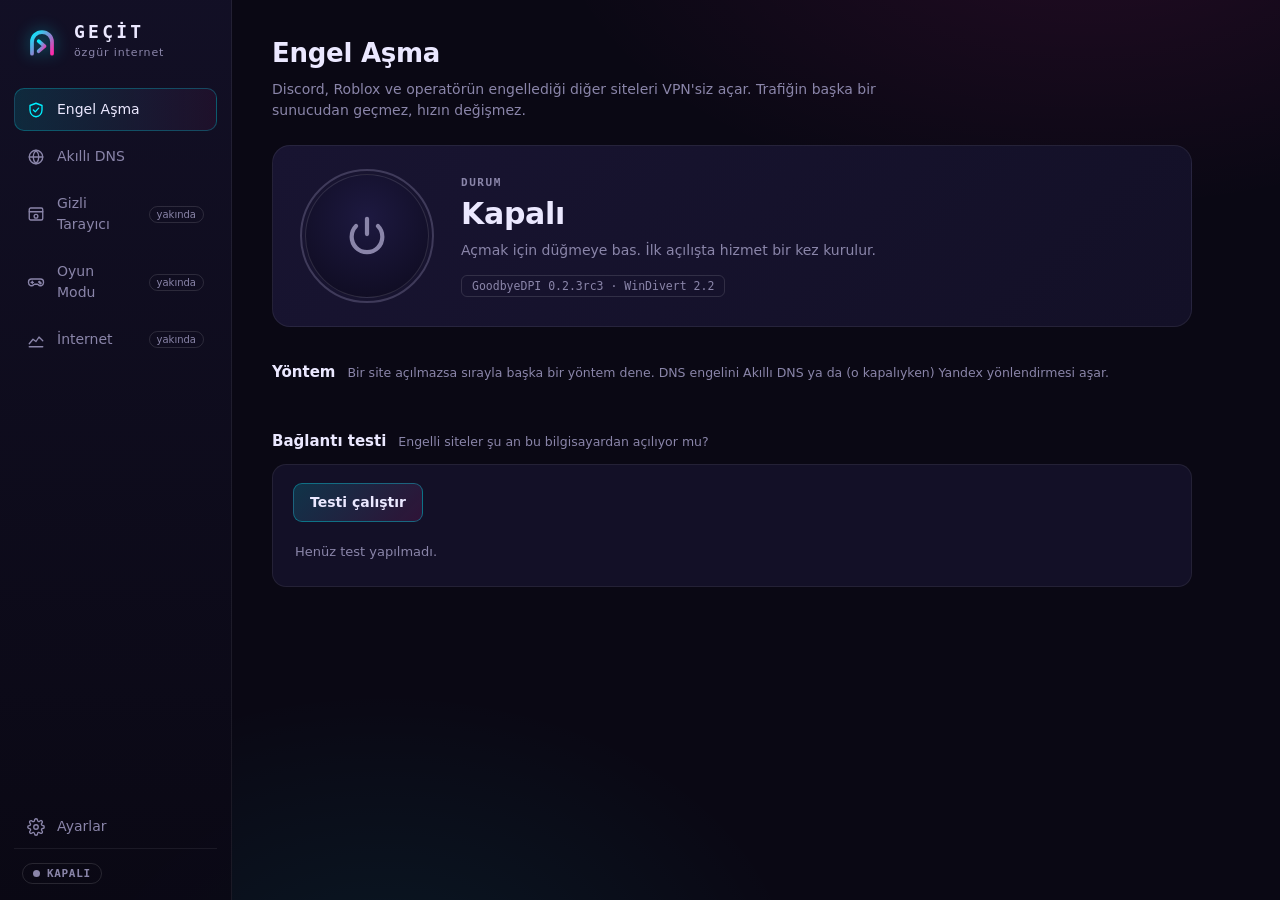
==== src/Gecit/wwwroot/index.html @ b4b8f2af "Geçit v0.2: engel aşma (GoodbyeDPI) ve Akıllı DNS - WinForms + WebView2 kabuğu, sistem tepsisi, açıl" ====
<!doctype html>
<html lang="tr">
<head>
  <meta charset="utf-8">
  <meta name="viewport" content="width=device-width, initial-scale=1">
  <title>Geçit</title>
  <link rel="stylesheet" href="app.css">
</head>
<body>
  <aside class="sidebar">
    <div class="brand">
      <svg class="brand-mark" viewBox="0 0 48 48" aria-hidden="true">
        <defs>
          <linearGradient id="g" x1="0" y1="0" x2="1" y2="1">
            <stop offset="0" stop-color="var(--cyan)"/><stop offset="1" stop-color="var(--magenta)"/>
          </linearGradient>
        </defs>
        <path d="M12 38V24a12 12 0 0 1 24 0v14" fill="none" stroke="url(#g)" stroke-width="4.5" stroke-linecap="round"/>
        <path d="M20 23l7 6-7 6" fill="none" stroke="url(#g)" stroke-width="4.5" stroke-linecap="round" stroke-linejoin="round"/>
      </svg>
      <div>
        <div class="brand-name">GEÇİT</div>
        <div class="brand-sub">özgür internet</div>
      </div>
    </div>

    <nav class="nav">
      <button class="nav-item active" data-page="dpi">
        <svg viewBox="0 0 24 24"><path d="M12 3l8 3v6c0 4.5-3.4 8.3-8 9-4.6-.7-8-4.5-8-9V6z"/><path d="M8.5 12l2.5 2.5 4.5-5"/></svg>
        Engel Aşma
      </button>
      <button class="nav-item" data-page="dns">
        <svg viewBox="0 0 24 24"><circle cx="12" cy="12" r="9"/><path d="M3 12h18M12 3c2.5 2.7 3.8 5.7 3.8 9s-1.3 6.3-3.8 9c-2.5-2.7-3.8-5.7-3.8-9S9.5 5.7 12 3z"/></svg>
        Akıllı DNS
      </button>
      <button class="nav-item" data-page="browser">
        <svg viewBox="0 0 24 24"><rect x="3" y="4" width="18" height="16" rx="2"/><path d="M3 9h18"/><circle cx="12" cy="15" r="2.5"/></svg>
        Gizli Tarayıcı <span class="soon">yakında</span>
      </button>
      <button class="nav-item" data-page="game">
        <svg viewBox="0 0 24 24"><path d="M6 8h12a4 4 0 0 1 4 4v1a4 4 0 0 1-7 2.6L14 15h-4l-1 .6A4 4 0 0 1 2 13v-1a4 4 0 0 1 4-4z"/><path d="M7 11v3M5.5 12.5h3"/><circle cx="16.5" cy="12" r=".8"/><circle cx="18" cy="13.6" r=".8"/></svg>
        Oyun Modu <span class="soon">yakında</span>
      </button>
      <button class="nav-item" data-page="net">
        <svg viewBox="0 0 24 24"><path d="M3 17l5-6 4 3 4-6 5 5"/><path d="M3 21h18"/></svg>
        İnternet <span class="soon">yakında</span>
      </button>
      <div class="nav-spacer"></div>
      <button class="nav-item" data-page="settings">
        <svg viewBox="0 0 24 24"><circle cx="12" cy="12" r="3"/><path d="M19.4 15a1.7 1.7 0 0 0 .3 1.8l.1.1a2 2 0 1 1-2.8 2.8l-.1-.1a1.7 1.7 0 0 0-1.8-.3 1.7 1.7 0 0 0-1 1.5V21a2 2 0 1 1-4 0v-.1a1.7 1.7 0 0 0-1.1-1.5 1.7 1.7 0 0 0-1.8.3l-.1.1a2 2 0 1 1-2.8-2.8l.1-.1a1.7 1.7 0 0 0 .3-1.8 1.7 1.7 0 0 0-1.5-1H3a2 2 0 1 1 0-4h.1a1.7 1.7 0 0 0 1.5-1.1 1.7 1.7 0 0 0-.3-1.8l-.1-.1a2 2 0 1 1 2.8-2.8l.1.1a1.7 1.7 0 0 0 1.8.3H9a1.7 1.7 0 0 0 1-1.5V3a2 2 0 1 1 4 0v.1a1.7 1.7 0 0 0 1 1.5 1.7 1.7 0 0 0 1.8-.3l.1-.1a2 2 0 1 1 2.8 2.8l-.1.1a1.7 1.7 0 0 0-.3 1.8V9a1.7 1.7 0 0 0 1.5 1H21a2 2 0 1 1 0 4h-.1a1.7 1.7 0 0 0-1.5 1z"/></svg>
        Ayarlar
      </button>
    </nav>

    <div class="sidebar-foot">
      <span class="pill" id="side-pill"><span class="dot"></span><span id="side-pill-text">kapalı</span></span>
      <span class="version" id="version"></span>
    </div>
  </aside>

  <main class="main">
    <!-- Engel Aşma -->
    <section class="page active" id="page-dpi">
      <header class="page-head">
        <h1>Engel Aşma</h1>
        <p>Discord, Roblox ve operatörün engellediği diğer siteleri VPN'siz açar. Trafiğin başka bir sunucudan geçmez, hızın değişmez.</p>
      </header>

      <div class="banner warn" id="conflict-banner" hidden></div>

      <div class="hero" id="hero" data-state="notinstalled">
        <button class="power" id="power" aria-label="Engel aşmayı aç/kapat">
          <span class="power-ring"></span>
          <svg viewBox="0 0 24 24"><path d="M12 3v8"/><path d="M6.3 6.8a8 8 0 1 0 11.4 0"/></svg>
        </button>
        <div class="hero-text">
          <div class="hero-label">Durum</div>
          <div class="hero-status" id="hero-status">Kapalı</div>
          <div class="hero-detail" id="hero-detail">Açmak için düğmeye bas. İlk açılışta hizmet bir kez kurulur.</div>
          <div class="hero-meta">
            <span class="tag" id="hero-preset"></span>
            <span class="tag" id="hero-dns"></span>
            <span class="tag ghost">GoodbyeDPI 0.2.3rc3 · WinDivert 2.2</span>
          </div>
        </div>
      </div>

      <h2 class="section-title">Yöntem <span>Bir site açılmazsa sırayla başka bir yöntem dene. DNS engelini Akıllı DNS ya da (o kapalıyken) Yandex yönlendirmesi aşar.</span></h2>
      <div class="presets" id="presets"></div>

      <h2 class="section-title">Bağlantı testi <span>Engelli siteler şu an bu bilgisayardan açılıyor mu?</span></h2>
      <div class="card">
        <div class="probe-head">
          <button class="btn" id="probe-run">Testi çalıştır</button>
          <span class="muted" id="probe-time"></span>
        </div>
        <div class="probe-list" id="probe-list">
          <div class="empty">Henüz test yapılmadı.</div>
        </div>
      </div>
    </section>

    <!-- Yakında sayfaları -->
    <section class="page" id="page-dns">
      <header class="page-head">
        <h1>Akıllı DNS</h1>
        <p>DNS, site adlarını adrese çeviren sistemdir. Operatörün DNS'i engelli sitelere sahte adres verir ve yavaş olabilir.</p>
      </header>

      <div class="dns-status" id="dns-status">
        <div class="dns-status-main">
          <div class="hero-label">Şu anki DNS</div>
          <div class="dns-status-title" id="dns-current"></div>
          <div class="dns-servers" id="dns-servers"></div>
        </div>
        <div class="dns-checks" id="dns-checks">
          <div class="check wait"><span class="dot"></span><span>Kontrol ediliyor…</span></div>
        </div>
      </div>

      <h2 class="section-title">Mod</h2>
      <div class="modes" id="dns-modes">
        <button class="mode" data-mode="auto">
          <div class="mode-name">Otomatik</div>
          <div class="mode-desc">Modemin verdiği operatör DNS'i. Engel aşma açıksa Yandex yönlendirmesi engeli aşar.</div>
        </button>
        <button class="mode" data-mode="plain">
          <div class="mode-name">Hızlı DNS</div>
          <div class="mode-desc">Seçtiğin sağlayıcıyı Windows'a yazar. Arka planda hiçbir şey çalışmaz.</div>
        </button>
        <button class="mode" data-mode="doh">
          <div class="mode-name">Şifreli DNS <span class="preset-badge">önerilen</span></div>
          <div class="mode-desc">Sorgular HTTPS ile gider; operatör DNS sorgularını göremez ve değiştiremez. Küçük bir hizmet çalışır.</div>
        </button>
      </div>

      <h2 class="section-title">Sağlayıcı
        <span>Ping: sunucuya uzaklık · Sorgu: bir site adını çözme süresi</span>
        <button class="btn small" id="dns-bench">Hızları ölç</button>
      </h2>
      <div class="card providers" id="dns-providers"></div>

      <div class="apply-bar" id="dns-apply-bar" hidden>
        <div>
          <div class="apply-title" id="dns-apply-text"></div>
          <div class="muted">Yönetici izni ister. İstediğin zaman Otomatik'e dönerek eski ayarlarına geri alabilirsin.</div>
        </div>
        <button class="btn" id="dns-apply">Uygula</button>
      </div>

      <p class="footnote">Şifreli DNS sadece DNS sorgularını gizler; girdiğin sitenin adı bağlantı sırasında operatöre yine görünür.
        Tam gizlilik için VPN gerekir.</p>
    </section>
    <section class="page" id="page-browser">
      <header class="page-head"><h1>Gizli Tarayıcı</h1><p>İz bırakmayan, kendi içinde çalışan bir tarayıcı.</p></header>
      <div class="card soon-card">
        <div class="soon-badge">Yakında</div>
        <ul class="plan">
          <li>Sekmeli tarama, kapanınca geçmiş, çerez ve önbellek silinir</li>
          <li>Dahili reklam ve takipçi engelleyici</li>
          <li>Engel aşma bu tarayıcıda da otomatik çalışır</li>
        </ul>
      </div>
    </section>
    <section class="page" id="page-game">
      <header class="page-head"><h1>Oyun Modu</h1><p>Oyuna RAM ve işlemci bırakır, takılmaları azaltır.</p></header>
      <div class="card soon-card">
        <div class="soon-badge">Yakında</div>
        <ul class="plan">
          <li>Oyun açılınca seçtiğin arka plan uygulamalarını kapatır veya dondurur</li>
          <li>Yüksek performans güç planı ve oyuna yüksek öncelik</li>
          <li>Oyun sırasında Windows Update indirmelerini durdurur</li>
          <li>Oyun kapanınca her şeyi eski haline getirir</li>
        </ul>
      </div>
    </section>
    <section class="page" id="page-net">
      <header class="page-head"><h1>İnternet</h1><p>Bağlantının gerçek durumunu gösterir.</p></header>
      <div class="card soon-card">
        <div class="soon-badge">Yakında</div>
        <ul class="plan">
          <li>Canlı ping ve jitter grafiği</li>
          <li>Dahili hız testi</li>
          <li>Hangi uygulama interneti ne kadar kullanıyor</li>
        </ul>
      </div>
    </section>

    <!-- Ayarlar -->
    <section class="page" id="page-settings">
      <header class="page-head"><h1>Ayarlar</h1></header>
      <div class="card rows">
        <label class="row">
          <div>
            <div class="row-title">Windows açılınca başlat</div>
            <div class="row-sub">Geçit sistem tepsisinde açılır, engel aşmayı son bıraktığın gibi geri yükler.</div>
          </div>
          <input type="checkbox" class="switch" id="autostart">
        </label>
        <div class="row">
          <div>
            <div class="row-title">Geçit'i sistemden temizle</div>
            <div class="row-sub">Engel aşma ve şifreli DNS hizmetlerini kaldırır, WinDivert sürücüsünü durdurur ve DNS ayarlarını Geçit'ten önceki haline getirir. Yönetici izni ister.</div>
          </div>
          <button class="btn danger" id="uninstall">Temizle</button>
        </div>
      </div>
      <div class="card about">
        <div class="row-title">Hakkında</div>
        <p>Geçit, engel aşma için <a href="https://github.com/cagritaskn/GoodbyeDPI-Turkey" data-ext>GoodbyeDPI-Turkey</a> (Apache 2.0) ve
          <a href="https://github.com/basil00/WinDivert" data-ext>WinDivert</a> (LGPLv3) kullanır. Bu bir VPN değildir: kimliğini gizlemez,
          sadece operatörün DPI ve DNS engellerini aşar.</p>
      </div>
    </section>
  </main>

  <div class="toasts" id="toasts"></div>
  <script src="app.js"></script>
</body>
</html>
---- src/Gecit/wwwroot/app.css ----
:root {
  --bg: #0a0814;
  --bg-2: #0e0b1c;
  --panel: #131027;
  --panel-2: #181431;
  --line: rgba(255, 255, 255, .07);
  --line-2: rgba(255, 255, 255, .12);
  --text: #ebe8ff;
  --muted: #8a85a9;
  --cyan: #00f0ff;
  --magenta: #ff2aaa;
  --green: #3dffa2;
  --amber: #ffb547;
  --red: #ff4d6d;
  --mono: "JetBrainsMono Nerd Font", "Cascadia Mono", Consolas, monospace;
  --sans: "Segoe UI", system-ui, sans-serif;
  color-scheme: dark;
}

* { box-sizing: border-box; }
html, body { height: 100%; margin: 0; }
body {
  display: flex;
  background:
    radial-gradient(900px 500px at 85% -10%, rgba(255, 42, 170, .10), transparent 60%),
    radial-gradient(700px 500px at 30% 110%, rgba(0, 240, 255, .07), transparent 60%),
    var(--bg);
  color: var(--text);
  font: 14px/1.5 var(--sans);
  user-select: none;
  overflow: hidden;
}
button { font: inherit; color: inherit; }
a { color: var(--cyan); text-decoration: none; }
a:hover { text-decoration: underline; }
[hidden] { display: none !important; }

/* ---- Sidebar ---- */
.sidebar {
  width: 232px;
  flex: none;
  display: flex;
  flex-direction: column;
  padding: 22px 14px 16px;
  background: linear-gradient(180deg, rgba(19, 16, 39, .9), rgba(10, 8, 20, .9));
  border-right: 1px solid var(--line);
}
.brand { display: flex; align-items: center; gap: 12px; padding: 0 8px 26px; }
.brand-mark { width: 40px; height: 40px; filter: drop-shadow(0 0 8px rgba(0, 240, 255, .45)); }
.brand-name { font: 700 18px/1 var(--mono); letter-spacing: .18em; }
.brand-sub { font-size: 11px; color: var(--muted); letter-spacing: .08em; margin-top: 4px; }

.nav { display: flex; flex-direction: column; gap: 4px; flex: 1; }
.nav-spacer { flex: 1; }
.nav-item {
  display: flex; align-items: center; gap: 12px;
  padding: 10px 12px;
  background: none; border: 1px solid transparent; border-radius: 10px;
  color: var(--muted); text-align: left; cursor: pointer;
  transition: background .15s, color .15s, border-color .15s;
}
.nav-item svg { width: 18px; height: 18px; flex: none; fill: none; stroke: currentColor; stroke-width: 1.8; stroke-linecap: round; stroke-linejoin: round; }
.nav-item:hover { color: var(--text); background: rgba(255, 255, 255, .04); }
.nav-item.active {
  color: var(--text);
  background: linear-gradient(90deg, rgba(0, 240, 255, .12), rgba(255, 42, 170, .06));
  border-color: rgba(0, 240, 255, .25);
}
.nav-item.active svg { stroke: var(--cyan); }
.soon {
  margin-left: auto; font-size: 10px; color: var(--muted);
  border: 1px solid var(--line-2); border-radius: 99px; padding: 0 7px;
}

.sidebar-foot { display: flex; align-items: center; justify-content: space-between; padding: 14px 8px 0; border-top: 1px solid var(--line); }
.version { font: 11px var(--mono); color: var(--muted); }
.pill {
  display: inline-flex; align-items: center; gap: 7px;
  font: 600 11px var(--mono); letter-spacing: .06em; text-transform: uppercase;
  color: var(--muted); padding: 3px 10px; border-radius: 99px; border: 1px solid var(--line-2);
}
.dot { width: 7px; height: 7px; border-radius: 50%; background: var(--muted); }
.pill.on { color: var(--green); border-color: rgba(61, 255, 162, .35); }
.pill.on .dot { background: var(--green); box-shadow: 0 0 8px var(--green); }
.pill.busy .dot { background: var(--amber); animation: blink 1s infinite; }

/* ---- Main ---- */
/* Bottom padding lives on .page: sticky bars measure from the scroll container's padding edge. */
.main { flex: 1; overflow-y: auto; padding: 34px 40px 16px; }
.main::-webkit-scrollbar { width: 10px; }
.main::-webkit-scrollbar-thumb { background: rgba(255, 255, 255, .08); border-radius: 10px; border: 3px solid transparent; background-clip: padding-box; }
.page { display: none; max-width: 920px; padding-bottom: 44px; animation: fade .25s ease; }
.page.active { display: block; }
.page-head h1 { margin: 0; font-size: 26px; font-weight: 650; letter-spacing: -.01em; }
.page-head p { margin: 6px 0 0; color: var(--muted); max-width: 640px; }
.section-title { margin: 34px 0 12px; font-size: 15px; font-weight: 600; display: flex; align-items: baseline; gap: 12px; flex-wrap: wrap; }
.section-title span { font-size: 12.5px; font-weight: 400; color: var(--muted); }
.muted { color: var(--muted); font-size: 12.5px; }

.card { background: var(--panel); border: 1px solid var(--line); border-radius: 14px; padding: 18px 20px; }
.card + .card { margin-top: 14px; }

.banner { margin-top: 20px; padding: 12px 16px; border-radius: 12px; font-size: 13px; }
.banner.warn { background: rgba(255, 181, 71, .08); border: 1px solid rgba(255, 181, 71, .3); color: #ffd79a; }

/* ---- Hero ---- */
.hero {
  margin-top: 24px;
  display: flex; align-items: center; gap: 32px;
  padding: 28px 32px;
  border-radius: 18px;
  background: linear-gradient(135deg, var(--panel-2), var(--panel));
  border: 1px solid var(--line);
  position: relative; overflow: hidden;
}
.hero::after {
  content: ""; position: absolute; right: -80px; top: -80px; width: 260px; height: 260px; border-radius: 50%;
  background: radial-gradient(circle, rgba(0, 240, 255, .14), transparent 70%);
  opacity: 0; transition: opacity .4s;
}
.hero[data-state="running"]::after { opacity: 1; }

.power {
  --c: var(--muted);
  position: relative; flex: none;
  width: 124px; height: 124px; border-radius: 50%;
  background: radial-gradient(circle at 50% 35%, #1d1940, #0d0a1d);
  border: 1px solid var(--line-2);
  cursor: pointer; display: grid; place-items: center;
  transition: transform .15s;
}
.power:hover { transform: scale(1.03); }
.power:active { transform: scale(.97); }
.power:disabled { cursor: progress; }
.power svg { width: 46px; height: 46px; fill: none; stroke: var(--c); stroke-width: 2.2; stroke-linecap: round; transition: stroke .3s, filter .3s; }
.power-ring { position: absolute; inset: -6px; border-radius: 50%; border: 2px solid var(--c); opacity: .35; transition: border-color .3s, opacity .3s, box-shadow .3s; }

.hero[data-state="running"] .power { --c: var(--cyan); }
.hero[data-state="running"] .power svg { filter: drop-shadow(0 0 10px var(--cyan)); }
.hero[data-state="running"] .power-ring { opacity: 1; box-shadow: 0 0 24px rgba(0, 240, 255, .5), inset 0 0 18px rgba(0, 240, 255, .25); }
.hero[data-state="busy"] .power { --c: var(--amber); }
.hero[data-state="busy"] .power-ring { opacity: 1; border-color: transparent; border-top-color: var(--amber); border-right-color: var(--amber); animation: spin 1s linear infinite; }

.hero-label { font: 600 11px var(--mono); color: var(--muted); letter-spacing: .14em; text-transform: uppercase; }
.hero-status { font-size: 30px; font-weight: 700; margin: 2px 0 4px; letter-spacing: -.01em; }
.hero[data-state="running"] .hero-status { color: var(--cyan); text-shadow: 0 0 18px rgba(0, 240, 255, .4); }
.hero[data-state="busy"] .hero-status { color: var(--amber); }
.hero-detail { color: var(--muted); max-width: 480px; }
.hero-meta { display: flex; gap: 8px; flex-wrap: wrap; margin-top: 14px; }
.tag { font: 11.5px var(--mono); padding: 3px 10px; border-radius: 6px; background: rgba(0, 240, 255, .08); color: var(--cyan); border: 1px solid rgba(0, 240, 255, .2); }
.tag:empty { display: none; }
.tag.ghost { background: none; color: var(--muted); border-color: var(--line-2); }

/* ---- Presets ---- */
.presets { display: grid; grid-template-columns: repeat(auto-fill, minmax(260px, 1fr)); gap: 10px; }
.preset {
  display: flex; flex-direction: column; justify-content: flex-start;
  text-align: left; cursor: pointer;
  padding: 14px 16px; border-radius: 12px;
  background: var(--panel); border: 1px solid var(--line);
  transition: border-color .15s, background .15s;
}
.preset:hover { border-color: var(--line-2); background: var(--panel-2); }
.preset:disabled { cursor: progress; opacity: .6; }
.preset.selected { border-color: rgba(0, 240, 255, .5); background: linear-gradient(135deg, rgba(0, 240, 255, .08), rgba(255, 42, 170, .04)); }
.preset-top { display: flex; align-items: center; gap: 8px; }
.preset-radio { width: 14px; height: 14px; border-radius: 50%; border: 2px solid var(--line-2); flex: none; }
.preset.selected .preset-radio { border-color: var(--cyan); background: radial-gradient(circle, var(--cyan) 40%, transparent 45%); }
.preset-name { font-weight: 600; }
.preset-badge { margin-left: auto; font: 600 10px var(--mono); letter-spacing: .06em; text-transform: uppercase; color: var(--magenta); }
.preset-desc { color: var(--muted); font-size: 12.5px; margin-top: 6px; }
.preset-args { font: 11px var(--mono); color: #6f6a90; margin-top: 8px; word-break: break-all; }

/* ---- Probe ---- */
.probe-head { display: flex; align-items: center; gap: 14px; }
.probe-list { margin-top: 14px; display: flex; flex-direction: column; }
.probe-row { display: grid; grid-template-columns: 14px 150px 1fr auto; align-items: center; gap: 12px; padding: 9px 2px; border-top: 1px solid var(--line); }
.probe-row .dot { width: 9px; height: 9px; }
.probe-row.ok .dot { background: var(--green); box-shadow: 0 0 8px var(--green); }
.probe-row.fail .dot { background: var(--red); box-shadow: 0 0 8px var(--red); }
.probe-row.wait .dot { background: var(--amber); animation: blink 1s infinite; }
.probe-name { font-weight: 600; }
.probe-host { font: 11px var(--mono); color: var(--muted); display: block; font-weight: 400; }
.probe-detail { color: var(--muted); font-size: 12.5px; }
.probe-row.fail .probe-detail { color: #ff9aae; }
.probe-ms { font: 12px var(--mono); color: var(--muted); }
.empty { color: var(--muted); font-size: 13px; padding: 6px 2px; }

/* ---- Buttons & switch ---- */
.btn {
  padding: 8px 16px; border-radius: 9px; cursor: pointer;
  background: linear-gradient(135deg, rgba(0, 240, 255, .16), rgba(255, 42, 170, .12));
  border: 1px solid rgba(0, 240, 255, .35); font-weight: 600;
  transition: filter .15s;
}
.btn:hover { filter: brightness(1.2); }
.btn:disabled { opacity: .5; cursor: progress; }
.btn.danger { background: rgba(255, 77, 109, .1); border-color: rgba(255, 77, 109, .4); color: #ffb3c1; }

.rows { padding: 4px 20px; }
.row { display: flex; align-items: center; justify-content: space-between; gap: 24px; padding: 16px 0; }
.row + .row { border-top: 1px solid var(--line); }
.row-title { font-weight: 600; }
.row-sub { color: var(--muted); font-size: 12.5px; margin-top: 2px; }
label.row { cursor: pointer; }

.switch { appearance: none; width: 42px; height: 24px; border-radius: 99px; background: #2a2645; position: relative; cursor: pointer; flex: none; transition: background .2s; margin: 0; }
.switch::after { content: ""; position: absolute; top: 3px; left: 3px; width: 18px; height: 18px; border-radius: 50%; background: #cfcbe8; transition: transform .2s, background .2s; }
.switch:checked { background: rgba(0, 240, 255, .35); }
.switch:checked::after { transform: translateX(18px); background: var(--cyan); box-shadow: 0 0 10px var(--cyan); }

.about p { color: var(--muted); margin: 6px 0 0; max-width: 700px; }

/* ---- DNS ---- */
.dns-status {
  margin-top: 24px;
  display: flex; gap: 28px; align-items: center; flex-wrap: wrap;
  padding: 22px 26px; border-radius: 18px;
  background: linear-gradient(135deg, var(--panel-2), var(--panel));
  border: 1px solid var(--line);
}
.dns-status-main { flex: 1; min-width: 240px; }
.dns-status-title { font-size: 24px; font-weight: 700; margin: 2px 0 6px; }
.dns-status[data-mode="doh"] .dns-status-title { color: var(--cyan); text-shadow: 0 0 16px rgba(0, 240, 255, .35); }
.dns-status[data-mode="plain"] .dns-status-title { color: #9fd8ff; }
.dns-servers { font: 12px var(--mono); color: var(--muted); }
.dns-checks { display: flex; flex-direction: column; gap: 8px; min-width: 300px; }
.check { display: flex; align-items: center; gap: 10px; font-size: 13px; }
.check .dot { flex: none; }
.check.ok .dot { background: var(--green); box-shadow: 0 0 8px var(--green); }
.check.bad .dot { background: var(--red); box-shadow: 0 0 8px var(--red); }
.check.warn .dot { background: var(--amber); }
.check.wait .dot { background: var(--amber); animation: blink 1s infinite; }
.check b { font-weight: 600; }

.modes { display: grid; grid-template-columns: repeat(3, 1fr); gap: 10px; }
.mode {
  display: flex; flex-direction: column; justify-content: flex-start;
  text-align: left; cursor: pointer; padding: 16px 18px; border-radius: 12px;
  background: var(--panel); border: 1px solid var(--line);
  transition: border-color .15s, background .15s;
}
.mode:hover { border-color: var(--line-2); background: var(--panel-2); }
.mode:disabled { cursor: progress; opacity: .6; }
.mode.selected { border-color: rgba(0, 240, 255, .5); background: linear-gradient(135deg, rgba(0, 240, 255, .08), rgba(255, 42, 170, .04)); }
.mode.current .mode-name::after { content: "şu an"; margin-left: 8px; font: 600 10px var(--mono); color: var(--green); letter-spacing: .06em; text-transform: uppercase; }
.mode-name { font-weight: 600; display: flex; align-items: center; gap: 8px; }
.mode-name .preset-badge { margin-left: 0; }
.mode-desc { color: var(--muted); font-size: 12.5px; margin-top: 6px; }

.btn.small { padding: 4px 12px; font-size: 12.5px; margin-left: auto; }
.providers { padding: 6px 8px; }
.providers.disabled { opacity: .55; pointer-events: none; }
#page-dns { padding-bottom: 100px; }   /* room to scroll past the floating apply bar */
.prov {
  display: grid; grid-template-columns: 18px 1.2fr 1.6fr 80px 80px; align-items: center; gap: 14px;
  padding: 11px 12px; border-radius: 10px; cursor: pointer; width: 100%;
  background: none; border: 1px solid transparent; text-align: left;
}
.prov:hover { background: rgba(255, 255, 255, .03); }
.prov.selected { background: rgba(0, 240, 255, .06); border-color: rgba(0, 240, 255, .25); }
.prov .preset-radio { width: 14px; height: 14px; }
.prov.selected .preset-radio { border-color: var(--cyan); background: radial-gradient(circle, var(--cyan) 40%, transparent 45%); }
.prov-name { font-weight: 600; }
.prov-name small { display: block; font: 11px var(--mono); color: var(--muted); font-weight: 400; }
.prov-tag { color: var(--muted); font-size: 12.5px; }
.prov-tag .fast { font: 600 10px var(--mono); color: var(--green); letter-spacing: .06em; text-transform: uppercase; margin-left: 6px; }
.metric { font: 12.5px var(--mono); text-align: right; color: var(--text); }
.metric small { display: block; font-size: 10px; color: var(--muted); letter-spacing: .06em; text-transform: uppercase; }
.metric.err { color: #ff9aae; }

.apply-bar {
  position: sticky; bottom: 0; margin-top: 18px;
  display: flex; align-items: center; justify-content: space-between; gap: 20px;
  padding: 14px 18px; border-radius: 14px;
  background: rgba(24, 20, 49, .95); border: 1px solid rgba(0, 240, 255, .35);
  box-shadow: 0 -10px 30px rgba(10, 8, 20, .8);
}
.apply-title { font-weight: 600; }
.footnote { color: var(--muted); font-size: 12px; margin-top: 18px; max-width: 700px; }

/* ---- Coming soon ---- */
.soon-card { margin-top: 24px; position: relative; }
.soon-badge { display: inline-block; font: 600 11px var(--mono); letter-spacing: .1em; text-transform: uppercase; color: var(--magenta); border: 1px solid rgba(255, 42, 170, .4); border-radius: 6px; padding: 2px 10px; }
.plan { margin: 14px 0 2px; padding: 0; list-style: none; }
.plan li { padding: 8px 0 8px 22px; position: relative; color: #c9c5e6; }
.plan li::before { content: ""; position: absolute; left: 2px; top: 15px; width: 8px; height: 8px; border-radius: 2px; border: 1.5px solid var(--cyan); transform: rotate(45deg); }

/* ---- Toasts ---- */
.toasts { position: fixed; right: 20px; bottom: 20px; display: flex; flex-direction: column; gap: 8px; z-index: 10; }
.toast {
  max-width: 380px; padding: 12px 16px; border-radius: 10px;
  background: #1a1633; border: 1px solid var(--line-2); box-shadow: 0 10px 30px rgba(0, 0, 0, .4);
  font-size: 13px; animation: slide .2s ease;
}
.toast.error { border-color: rgba(255, 77, 109, .5); }
.toast.ok { border-color: rgba(61, 255, 162, .4); }

@keyframes spin { to { transform: rotate(360deg); } }
@keyframes blink { 50% { opacity: .3; } }
@keyframes fade { from { opacity: 0; transform: translateY(4px); } }
@keyframes slide { from { opacity: 0; transform: translateX(12px); } }
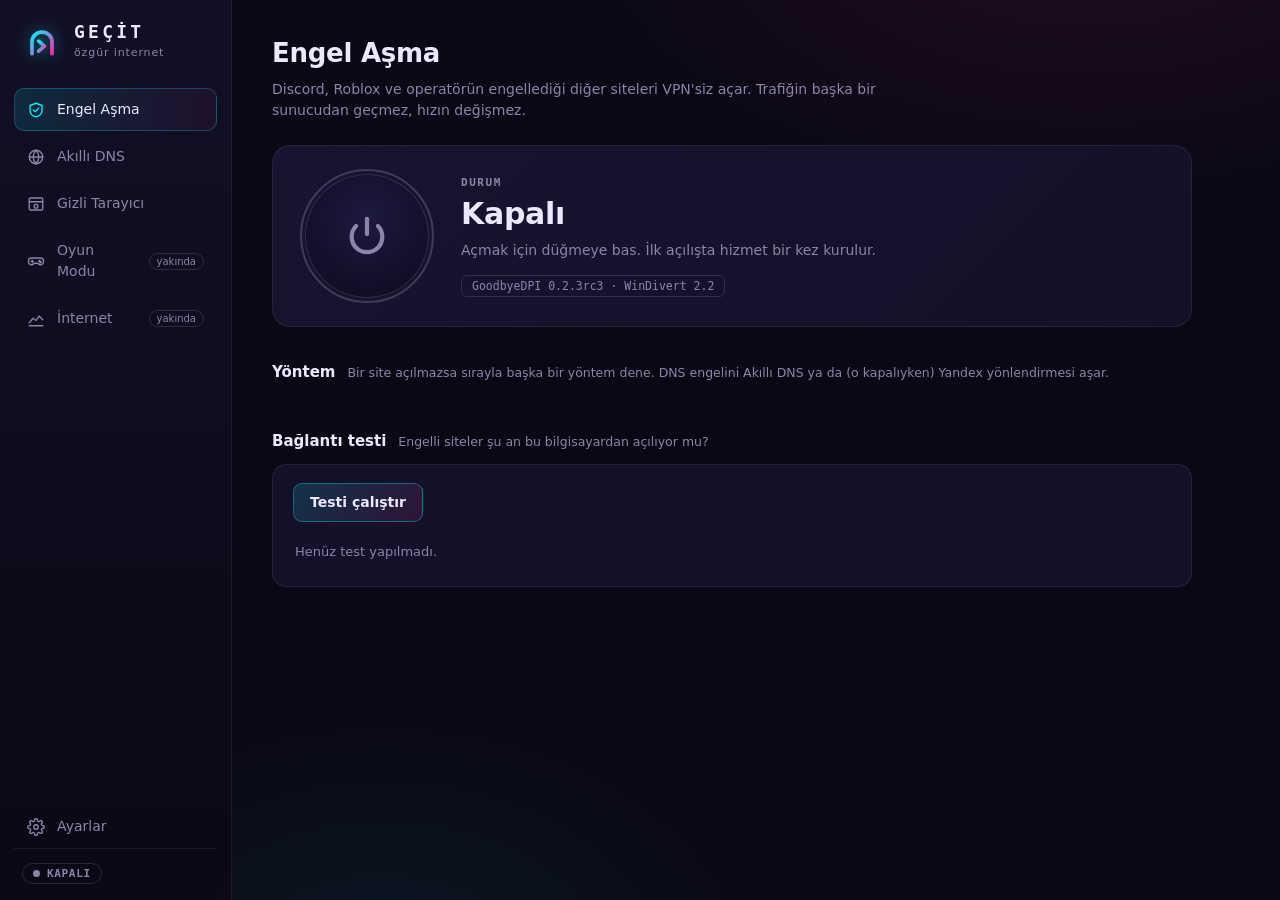
==== commit e82179b8: "Gizli Tarayıcı: sekmeli InPrivate tarayıcı ve reklam engelleyici - Her sekme ayrı WebView2, hepsi te" ====
--- a/src/Gecit/wwwroot/index.html
+++ b/src/Gecit/wwwroot/index.html
@@ -35,7 +35,7 @@
       </button>
       <button class="nav-item" data-page="browser">
         <svg viewBox="0 0 24 24"><rect x="3" y="4" width="18" height="16" rx="2"/><path d="M3 9h18"/><circle cx="12" cy="15" r="2.5"/></svg>
-        Gizli Tarayıcı <span class="soon">yakında</span>
+        Gizli Tarayıcı
       </button>
       <button class="nav-item" data-page="game">
         <svg viewBox="0 0 24 24"><path d="M6 8h12a4 4 0 0 1 4 4v1a4 4 0 0 1-7 2.6L14 15h-4l-1 .6A4 4 0 0 1 2 13v-1a4 4 0 0 1 4-4z"/><path d="M7 11v3M5.5 12.5h3"/><circle cx="16.5" cy="12" r=".8"/><circle cx="18" cy="13.6" r=".8"/></svg>
@@ -152,14 +152,48 @@
         Tam gizlilik için VPN gerekir.</p>
     </section>
     <section class="page" id="page-browser">
-      <header class="page-head"><h1>Gizli Tarayıcı</h1><p>İz bırakmayan, kendi içinde çalışan bir tarayıcı.</p></header>
-      <div class="card soon-card">
-        <div class="soon-badge">Yakında</div>
-        <ul class="plan">
-          <li>Sekmeli tarama, kapanınca geçmiş, çerez ve önbellek silinir</li>
-          <li>Dahili reklam ve takipçi engelleyici</li>
-          <li>Engel aşma bu tarayıcıda da otomatik çalışır</li>
-        </ul>
+      <header class="page-head"><h1>Gizli Tarayıcı</h1><p>İz bırakmayan, reklamsız, sekmeli bir tarayıcı. Engel aşma ve Akıllı DNS burada da geçerli.</p></header>
+
+      <div class="hero browser-hero">
+        <div class="hero-text">
+          <div class="hero-label">Gizli pencere</div>
+          <div class="hero-status" id="browser-status">Kapalı</div>
+          <ul class="plan compact">
+            <li>Geçmiş, çerez, oturum ve önbellek pencere kapanınca silinir</li>
+            <li>Reklam ve takipçiler engellenir (<span id="browser-list"></span>)</li>
+            <li>Tek tuşla "Temizle": tüm sekmeleri kapatır, her şeyi siler</li>
+          </ul>
+        </div>
+        <div class="browser-actions">
+          <button class="btn big" id="browser-open">Gizli pencere aç</button>
+          <button class="link-btn" id="browser-shortcut">Masaüstüne kısayol oluştur</button>
+        </div>
+      </div>
+
+      <h2 class="section-title">Ayarlar</h2>
+      <div class="card rows">
+        <label class="row">
+          <div>
+            <div class="row-title">Reklam ve takipçi engelleyici</div>
+            <div class="row-sub">Bilinen reklam, takip ve zararlı alan adlarına giden istekleri keser; Edge'in "Katı" izleme korumasını açar. YouTube video reklamlarını engellemez.</div>
+          </div>
+          <input type="checkbox" class="switch" id="browser-adblock">
+        </label>
+        <div class="row">
+          <div>
+            <div class="row-title">Arama motoru</div>
+            <div class="row-sub">Adres çubuğuna yazılan aramalar için.</div>
+          </div>
+          <div class="chips" id="browser-engines"></div>
+        </div>
+      </div>
+      <div class="kbd-help">
+        <span><kbd>Ctrl</kbd><kbd>T</kbd> yeni sekme</span>
+        <span><kbd>Ctrl</kbd><kbd>W</kbd> sekmeyi kapat</span>
+        <span><kbd>Ctrl</kbd><kbd>L</kbd> adres çubuğu</span>
+        <span><kbd>Ctrl</kbd><kbd>Tab</kbd> sonraki sekme</span>
+        <span><kbd>Ctrl</kbd><kbd>Shift</kbd><kbd>Del</kbd> temizle</span>
+        <span><kbd>F11</kbd> tam ekran</span>
       </div>
     </section>
     <section class="page" id="page-game">
--- a/src/Gecit/wwwroot/app.css
+++ b/src/Gecit/wwwroot/app.css
@@ -279,6 +279,23 @@
 .apply-title { font-weight: 600; }
 .footnote { color: var(--muted); font-size: 12px; margin-top: 18px; max-width: 700px; }
 
+/* ---- Browser ---- */
+.browser-hero { justify-content: space-between; flex-wrap: wrap; }
+.browser-hero[data-state="running"] .hero-status { color: var(--cyan); text-shadow: 0 0 18px rgba(0, 240, 255, .4); }
+.plan.compact { margin-top: 10px; }
+.plan.compact li { padding: 4px 0 4px 22px; }
+.plan.compact li::before { top: 11px; }
+.browser-actions { display: flex; flex-direction: column; align-items: center; gap: 10px; }
+.btn.big { padding: 14px 28px; font-size: 15px; border-radius: 12px; box-shadow: 0 0 24px rgba(0, 240, 255, .15); }
+.link-btn { background: none; border: 0; color: var(--muted); font-size: 12.5px; cursor: pointer; text-decoration: underline; text-underline-offset: 3px; }
+.link-btn:hover { color: var(--text); }
+.chips { display: flex; gap: 6px; flex-wrap: wrap; justify-content: flex-end; }
+.chip { padding: 5px 12px; border-radius: 99px; border: 1px solid var(--line-2); background: none; color: var(--muted); cursor: pointer; font-size: 12.5px; }
+.chip:hover { color: var(--text); }
+.chip.selected { color: var(--text); border-color: rgba(0, 240, 255, .5); background: rgba(0, 240, 255, .1); }
+.kbd-help { display: flex; flex-wrap: wrap; gap: 8px 22px; margin-top: 18px; color: var(--muted); font-size: 12.5px; }
+kbd { display: inline-block; min-width: 22px; padding: 1px 6px; margin-right: 3px; border-radius: 5px; border: 1px solid var(--line-2); border-bottom-width: 2px; font: 11px var(--mono); color: var(--text); text-align: center; }
+
 /* ---- Coming soon ---- */
 .soon-card { margin-top: 24px; position: relative; }
 .soon-badge { display: inline-block; font: 600 11px var(--mono); letter-spacing: .1em; text-transform: uppercase; color: var(--magenta); border: 1px solid rgba(255, 42, 170, .4); border-radius: 6px; padding: 2px 10px; }
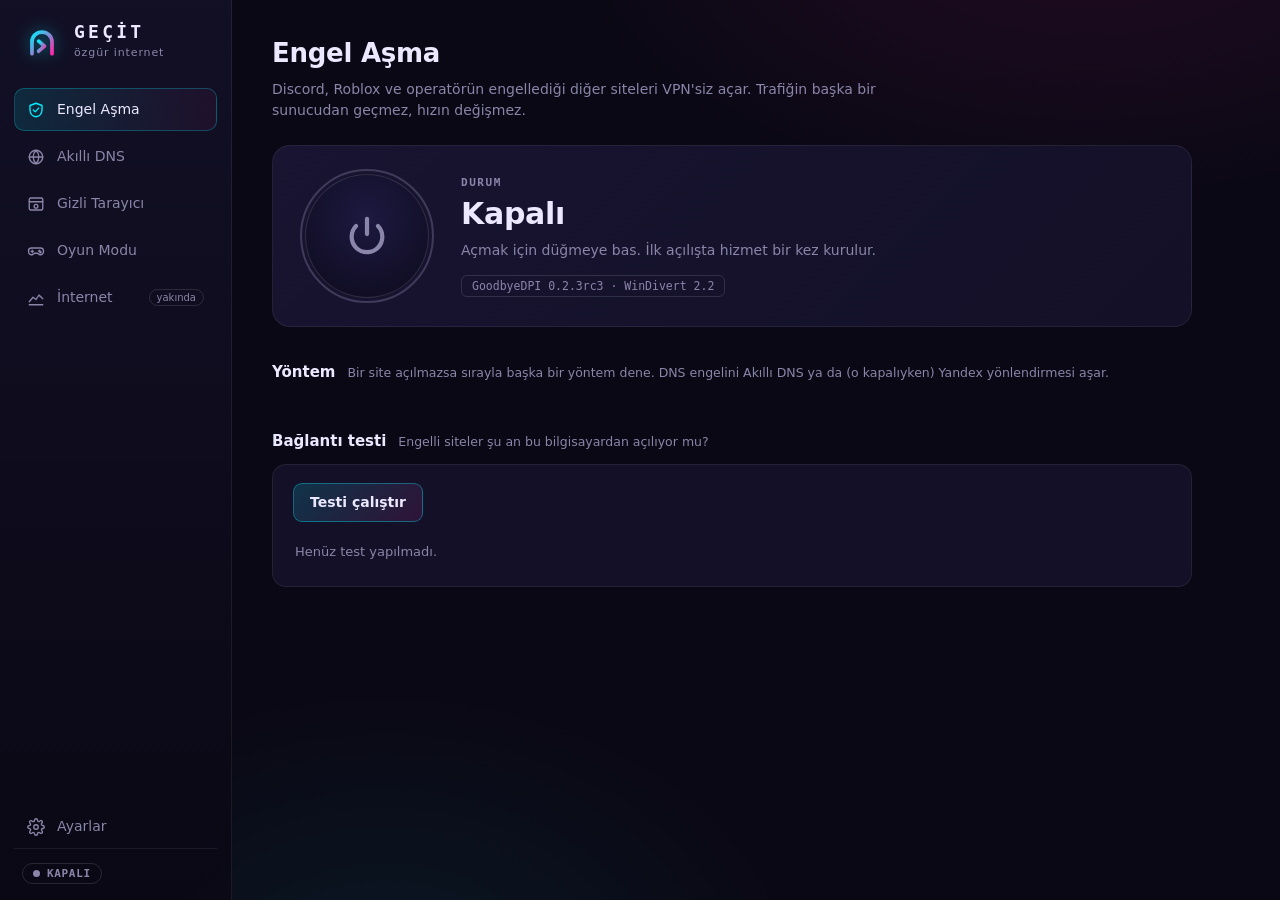
==== commit 5e106cdb: "Oyun Modu: oyunu algıla, arka plan uygulamalarını dondur, geri al - Algılama: hazır oyun listesi (Me" ====
--- a/src/Gecit/wwwroot/index.html
+++ b/src/Gecit/wwwroot/index.html
@@ -39,7 +39,7 @@
       </button>
       <button class="nav-item" data-page="game">
         <svg viewBox="0 0 24 24"><path d="M6 8h12a4 4 0 0 1 4 4v1a4 4 0 0 1-7 2.6L14 15h-4l-1 .6A4 4 0 0 1 2 13v-1a4 4 0 0 1 4-4z"/><path d="M7 11v3M5.5 12.5h3"/><circle cx="16.5" cy="12" r=".8"/><circle cx="18" cy="13.6" r=".8"/></svg>
-        Oyun Modu <span class="soon">yakında</span>
+        Oyun Modu
       </button>
       <button class="nav-item" data-page="net">
         <svg viewBox="0 0 24 24"><path d="M3 17l5-6 4 3 4-6 5 5"/><path d="M3 21h18"/></svg>
@@ -197,16 +197,59 @@
       </div>
     </section>
     <section class="page" id="page-game">
-      <header class="page-head"><h1>Oyun Modu</h1><p>Oyuna RAM ve işlemci bırakır, takılmaları azaltır.</p></header>
-      <div class="card soon-card">
-        <div class="soon-badge">Yakında</div>
-        <ul class="plan">
-          <li>Oyun açılınca seçtiğin arka plan uygulamalarını kapatır veya dondurur</li>
-          <li>Yüksek performans güç planı ve oyuna yüksek öncelik</li>
-          <li>Oyun sırasında Windows Update indirmelerini durdurur</li>
-          <li>Oyun kapanınca her şeyi eski haline getirir</li>
-        </ul>
-      </div>
+      <header class="page-head">
+        <h1>Oyun Modu</h1>
+        <p>Oyun açılınca seçtiğin uygulamaları dondurur ve RAM'lerini oyuna bırakır, güç planını ve önceliği ayarlar. Oyun kapanınca her şey eski haline döner.</p>
+      </header>
+
+      <div class="hero game-hero" id="game-hero" data-state="idle">
+        <button class="power" id="game-power" aria-label="Oyun modunu aç/kapat">
+          <span class="power-ring"></span>
+          <svg viewBox="0 0 24 24"><path d="M6 8h12a4 4 0 0 1 4 4v1a4 4 0 0 1-7 2.6L14 15h-4l-1 .6A4 4 0 0 1 2 13v-1a4 4 0 0 1 4-4z"/><path d="M7 11v3M5.5 12.5h3"/></svg>
+        </button>
+        <div class="hero-text">
+          <div class="hero-label">Oyun modu</div>
+          <div class="hero-status" id="game-status">Beklemede</div>
+          <div class="hero-detail" id="game-detail"></div>
+          <div class="hero-meta" id="game-meta"></div>
+        </div>
+      </div>
+
+      <div class="stats" id="game-stats">
+        <div class="stat"><div class="stat-label">Boş RAM</div><div class="stat-value" id="st-ram">…</div><div class="bar"><span id="st-ram-bar"></span></div></div>
+        <div class="stat"><div class="stat-label">İşlemci</div><div class="stat-value" id="st-cpu">…</div><div class="bar"><span id="st-cpu-bar"></span></div></div>
+        <div class="stat"><div class="stat-label">Ekran kartı</div><div class="stat-value" id="st-gpu">…</div><div class="bar"><span id="st-gpu-bar"></span></div></div>
+        <div class="stat"><div class="stat-label">GPU sıcaklığı</div><div class="stat-value" id="st-temp">…</div><div class="bar"><span id="st-temp-bar"></span></div></div>
+      </div>
+
+      <div class="card last-session" id="game-last" hidden></div>
+
+      <h2 class="section-title">Oyun sırasında dondurulacak uygulamalar
+        <span>Dondurulan uygulama durur ve RAM'i boşalır; oyun bitince kaldığı yerden devam eder.</span>
+        <button class="btn small" id="game-apps-refresh">Yenile</button>
+      </h2>
+      <div class="card apps" id="game-apps"><div class="empty">Yükleniyor…</div></div>
+
+      <h2 class="section-title">Ayarlar</h2>
+      <div class="card rows">
+        <label class="row"><div><div class="row-title">Oyunları otomatik algıla</div><div class="row-sub" id="game-detect-sub">Bilinen oyunlar, Steam/Epic kütüphanen ve eklediklerin açılınca oyun modu kendiliğinden başlar.</div></div><input type="checkbox" class="switch" data-game-setting="autoDetect"></label>
+        <label class="row"><div><div class="row-title">Tam ekran oyunları da algıla</div><div class="row-sub">Windows'un "tam ekran Direct3D uygulaması çalışıyor" bilgisini kullanır; listede olmayan oyunları da yakalar.</div></div><input type="checkbox" class="switch" data-game-setting="detectFullscreen"></label>
+        <label class="row"><div><div class="row-title">Yüksek performans güç planı</div><div class="row-sub">Oyun süresince işlemci düşük hıza inmez. Oyun bitince önceki plana döner.</div></div><input type="checkbox" class="switch" data-game-setting="powerPlan"></label>
+        <label class="row"><div><div class="row-title">Oyuna yüksek öncelik</div><div class="row-sub">İşlemci sıkıştığında oyun öne alınır. Hile korumalı bazı oyunlar buna izin vermez.</div></div><input type="checkbox" class="switch" data-game-setting="highPriority"></label>
+        <label class="row"><div><div class="row-title">Kapatılan uygulamaları geri aç</div><div class="row-sub">"Kapat" seçtiğin uygulamalar oyun bitince yeniden açılır.</div></div><input type="checkbox" class="switch" data-game-setting="relaunchClosed"></label>
+      </div>
+
+      <h2 class="section-title">Oyunlarım <span id="game-known"></span></h2>
+      <div class="card">
+        <div class="game-list" id="game-list"></div>
+        <form class="add-game" id="add-game" autocomplete="off">
+          <input id="add-game-exe" spellcheck="false" placeholder="Listede olmayan oyunun .exe adı (örn. hl2.exe)">
+          <button class="btn small" type="submit">Ekle</button>
+        </form>
+      </div>
+
+      <p class="footnote">Oyun modu FPS'i sihirle artırmaz: arka plandaki programların kullandığı RAM'i ve işlemciyi oyuna bırakır.
+        8 GB RAM'de bu, takılmaları ve ani FPS düşüşlerini azaltır. Oyunun kendisine hiçbir şey enjekte edilmez; hile korumalarıyla sorun çıkmaz.</p>
     </section>
     <section class="page" id="page-net">
       <header class="page-head"><h1>İnternet</h1><p>Bağlantının gerçek durumunu gösterir.</p></header>
--- a/src/Gecit/wwwroot/app.css
+++ b/src/Gecit/wwwroot/app.css
@@ -117,6 +117,7 @@
   content: ""; position: absolute; right: -80px; top: -80px; width: 260px; height: 260px; border-radius: 50%;
   background: radial-gradient(circle, rgba(0, 240, 255, .14), transparent 70%);
   opacity: 0; transition: opacity .4s;
+  pointer-events: none;   /* decoration only; it overlaps buttons on the right side of the card */
 }
 .hero[data-state="running"]::after { opacity: 1; }
 
@@ -296,6 +297,50 @@
 .kbd-help { display: flex; flex-wrap: wrap; gap: 8px 22px; margin-top: 18px; color: var(--muted); font-size: 12.5px; }
 kbd { display: inline-block; min-width: 22px; padding: 1px 6px; margin-right: 3px; border-radius: 5px; border: 1px solid var(--line-2); border-bottom-width: 2px; font: 11px var(--mono); color: var(--text); text-align: center; }
 
+/* ---- Game mode ---- */
+.game-hero[data-state="active"] .power { --c: var(--magenta); }
+.game-hero[data-state="active"] .power svg { filter: drop-shadow(0 0 10px var(--magenta)); }
+.game-hero[data-state="active"] .power-ring { opacity: 1; box-shadow: 0 0 24px rgba(255, 42, 170, .5), inset 0 0 18px rgba(255, 42, 170, .25); }
+.game-hero[data-state="active"] .hero-status { color: var(--magenta); text-shadow: 0 0 18px rgba(255, 42, 170, .4); }
+.tag.pink { background: rgba(255, 42, 170, .08); color: #ff8fd0; border-color: rgba(255, 42, 170, .25); }
+
+.stats { display: grid; grid-template-columns: repeat(4, 1fr); gap: 10px; margin-top: 14px; }
+.stat { background: var(--panel); border: 1px solid var(--line); border-radius: 12px; padding: 12px 14px; }
+.stat-label { font: 600 10.5px var(--mono); letter-spacing: .1em; text-transform: uppercase; color: var(--muted); }
+.stat-value { font: 600 20px var(--mono); margin: 4px 0 8px; white-space: nowrap; }
+.stat-value small { font-size: 12px; color: var(--muted); font-weight: 400; }
+.bar { height: 4px; border-radius: 4px; background: rgba(255, 255, 255, .06); overflow: hidden; }
+.bar span { display: block; height: 100%; width: 0; border-radius: 4px; background: linear-gradient(90deg, var(--cyan), var(--magenta)); transition: width .6s ease; }
+.bar span.hot { background: linear-gradient(90deg, var(--amber), var(--red)); }
+
+.last-session { margin-top: 14px; display: flex; gap: 22px; align-items: center; flex-wrap: wrap; }
+.last-session .ls-title { font-weight: 600; }
+.last-session .ls-item { font: 12.5px var(--mono); color: var(--muted); }
+.last-session .ls-item b { color: var(--text); font-weight: 600; }
+
+.apps { padding: 6px 8px; }
+.app-row { display: grid; grid-template-columns: 1fr 90px auto; gap: 14px; align-items: center; padding: 9px 12px; border-radius: 10px; }
+.app-row:hover { background: rgba(255, 255, 255, .03); }
+.app-name { font-weight: 600; min-width: 0; overflow: hidden; text-overflow: ellipsis; white-space: nowrap; }
+.app-name small { display: block; font: 11px var(--mono); color: var(--muted); font-weight: 400; }
+.app-mem { font: 12.5px var(--mono); color: var(--muted); text-align: right; }
+.seg { display: inline-flex; border: 1px solid var(--line-2); border-radius: 9px; overflow: hidden; }
+.seg button { background: none; border: 0; padding: 5px 12px; color: var(--muted); cursor: pointer; font-size: 12.5px; }
+.seg button + button { border-left: 1px solid var(--line-2); }
+.seg button:hover { color: var(--text); }
+.seg button.on { color: var(--text); background: rgba(0, 240, 255, .12); }
+.seg button.on.close { background: rgba(255, 77, 109, .14); }
+
+.game-list { display: flex; flex-wrap: wrap; gap: 8px; }
+.game-chip { display: inline-flex; align-items: center; gap: 8px; padding: 5px 6px 5px 12px; border-radius: 99px; border: 1px solid var(--line-2); font-size: 12.5px; }
+.game-chip small { font: 10px var(--mono); color: var(--muted); text-transform: uppercase; letter-spacing: .06em; }
+.game-chip button { width: 20px; height: 20px; border-radius: 50%; border: 0; background: rgba(255, 255, 255, .06); color: var(--muted); cursor: pointer; line-height: 1; }
+.game-chip button:hover { background: rgba(255, 77, 109, .2); color: var(--text); }
+.add-game { display: flex; gap: 8px; margin-top: 14px; }
+.add-game input { flex: 1; height: 34px; padding: 0 12px; border-radius: 9px; border: 1px solid var(--line-2); background: #0c0a1a; color: var(--text); font: 13px var(--mono); outline: none; }
+.add-game input:focus { border-color: rgba(0, 240, 255, .5); }
+.add-game .btn.small { margin-left: 0; }
+
 /* ---- Coming soon ---- */
 .soon-card { margin-top: 24px; position: relative; }
 .soon-badge { display: inline-block; font: 600 11px var(--mono); letter-spacing: .1em; text-transform: uppercase; color: var(--magenta); border: 1px solid rgba(255, 42, 170, .4); border-radius: 6px; padding: 2px 10px; }
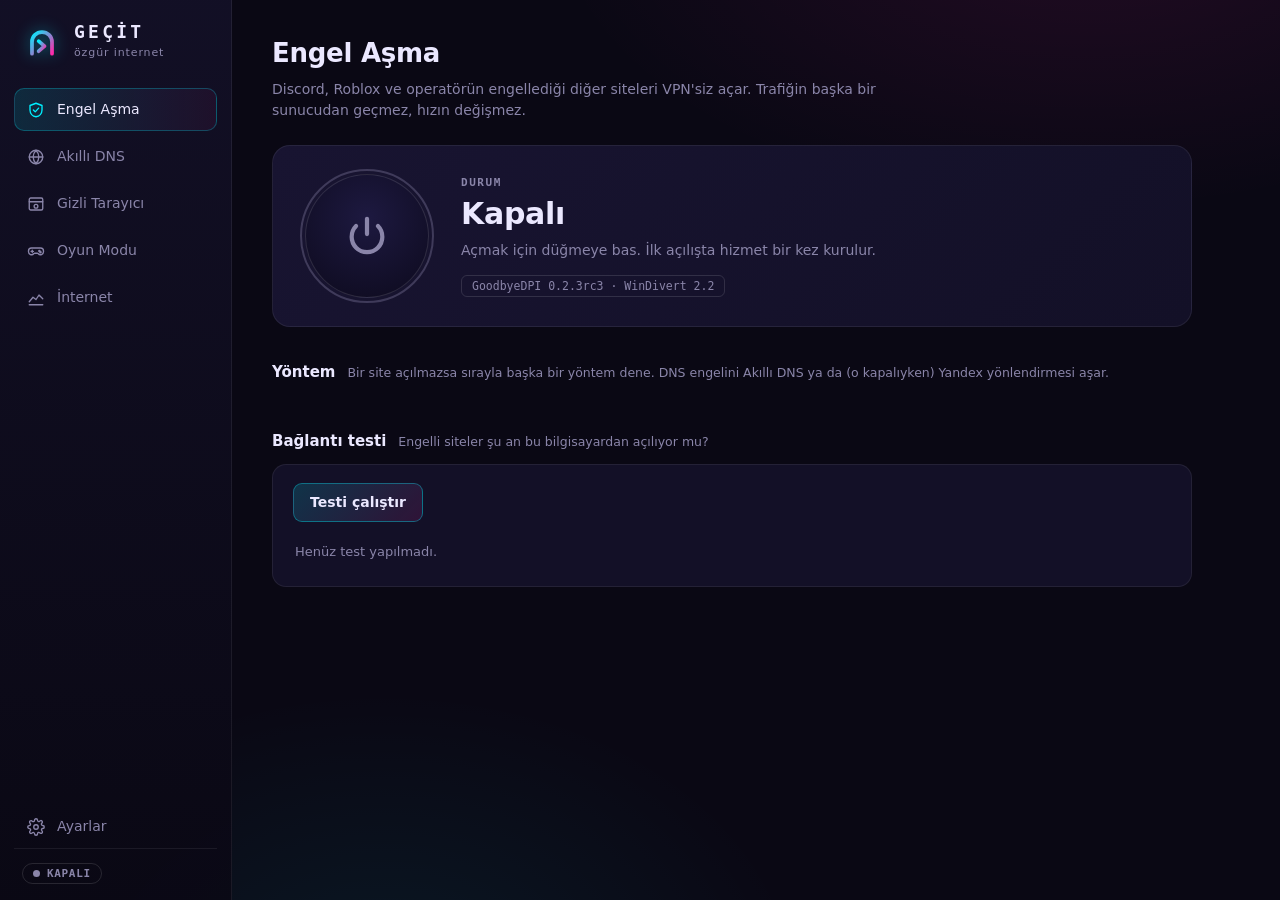
==== commit fce51711: "İnternet: canlı ping grafiği, hız testi, uygulama başına trafik - İnternet hedefi ve modem saniyede " ====
--- a/src/Gecit/wwwroot/index.html
+++ b/src/Gecit/wwwroot/index.html
@@ -43,7 +43,7 @@
       </button>
       <button class="nav-item" data-page="net">
         <svg viewBox="0 0 24 24"><path d="M3 17l5-6 4 3 4-6 5 5"/><path d="M3 21h18"/></svg>
-        İnternet <span class="soon">yakında</span>
+        İnternet
       </button>
       <div class="nav-spacer"></div>
       <button class="nav-item" data-page="settings">
@@ -252,14 +252,56 @@
         8 GB RAM'de bu, takılmaları ve ani FPS düşüşlerini azaltır. Oyunun kendisine hiçbir şey enjekte edilmez; hile korumalarıyla sorun çıkmaz.</p>
     </section>
     <section class="page" id="page-net">
-      <header class="page-head"><h1>İnternet</h1><p>Bağlantının gerçek durumunu gösterir.</p></header>
-      <div class="card soon-card">
-        <div class="soon-badge">Yakında</div>
-        <ul class="plan">
-          <li>Canlı ping ve jitter grafiği</li>
-          <li>Dahili hız testi</li>
-          <li>Hangi uygulama interneti ne kadar kullanıyor</li>
-        </ul>
+      <header class="page-head"><h1>İnternet</h1><p>Bağlantının gerçek durumu: gecikme, dalgalanma, hız ve interneti hangi uygulamanın kullandığı.</p></header>
+
+      <div class="card net-live">
+        <div class="net-metrics">
+          <div class="net-metric">
+            <div class="stat-label">İnternet <span id="net-target-label"></span></div>
+            <div class="big-ms" id="net-ms">…</div>
+            <div class="muted" id="net-sub"></div>
+          </div>
+          <div class="net-metric">
+            <div class="stat-label">Modem <span id="net-gw-label"></span></div>
+            <div class="big-ms gw" id="gw-ms">…</div>
+            <div class="muted" id="gw-sub"></div>
+          </div>
+          <div class="net-verdict" id="net-verdict"><span class="dot"></span><span>Ölçülüyor…</span></div>
+        </div>
+        <svg class="net-graph" id="net-graph" viewBox="0 0 600 150" preserveAspectRatio="none"></svg>
+        <div class="net-graph-legend">
+          <span><i class="lg cyan"></i>İnternet</span><span><i class="lg pink"></i>Modem</span><span><i class="lg red"></i>Kayıp paket</span>
+          <span class="net-target-pick" id="net-targets">
+            <button class="chip" data-target="1.1.1.1">Cloudflare</button>
+            <button class="chip" data-target="8.8.8.8">Google</button>
+            <form id="net-custom" class="inline-form"><input id="net-custom-host" placeholder="oyun sunucusu IP" spellcheck="false"></form>
+          </span>
+        </div>
+      </div>
+
+      <h2 class="section-title">Hız testi <span>Cloudflare sunucularıyla, birkaç paralel bağlantıyla yaklaşık 20 saniye sürer.</span></h2>
+      <div class="card speed">
+        <div class="speed-grid">
+          <div class="speed-cell"><div class="stat-label">İndirme</div><div class="speed-val" id="sp-down">–</div><div class="muted">Mbps</div></div>
+          <div class="speed-cell"><div class="stat-label">Yükleme</div><div class="speed-val" id="sp-up">–</div><div class="muted">Mbps</div></div>
+          <div class="speed-cell"><div class="stat-label">Ping (boşta)</div><div class="speed-val" id="sp-idle">–</div><div class="muted">ms</div></div>
+          <div class="speed-cell"><div class="stat-label">Ping (yük altında)</div><div class="speed-val" id="sp-loaded">–</div><div class="muted">ms</div></div>
+          <div class="speed-cell grade-cell"><div class="stat-label">Oyun notu</div><div class="grade" id="sp-grade">–</div><div class="muted" id="sp-grade-sub">bufferbloat</div></div>
+        </div>
+        <div class="bar speed-bar"><span id="sp-progress"></span></div>
+        <div class="speed-foot">
+          <span class="muted" id="sp-phase">Hat doluyken ping'in ne kadar arttığı, oyunlarda indirme hızından daha önemlidir.</span>
+          <button class="btn" id="sp-start">Testi başlat</button>
+        </div>
+      </div>
+
+      <h2 class="section-title">Uygulamaların internet kullanımı</h2>
+      <div class="card traffic">
+        <div class="traffic-head">
+          <div class="muted">Windows bu bilgiyi yalnızca yönetici iznine sahip programlara verir. İzleme sadece bu sayfa açıkken çalışır, sayfadan çıkınca durur.</div>
+          <button class="btn" id="tr-toggle">İzlemeyi başlat</button>
+        </div>
+        <div class="traffic-list" id="tr-list"></div>
       </div>
     </section>
 
--- a/src/Gecit/wwwroot/app.css
+++ b/src/Gecit/wwwroot/app.css
@@ -341,6 +341,52 @@
 .add-game input:focus { border-color: rgba(0, 240, 255, .5); }
 .add-game .btn.small { margin-left: 0; }
 
+/* ---- İnternet ---- */
+.net-live { margin-top: 24px; padding: 20px 22px 14px; }
+.net-metrics { display: flex; gap: 36px; align-items: flex-end; flex-wrap: wrap; }
+.net-metric .stat-label span { color: #6f6a90; letter-spacing: 0; text-transform: none; font-weight: 400; }
+.big-ms { font: 700 34px/1.1 var(--mono); color: var(--cyan); text-shadow: 0 0 16px rgba(0, 240, 255, .3); margin-top: 4px; }
+.big-ms small { font-size: 14px; color: var(--muted); font-weight: 400; text-shadow: none; }
+.big-ms.gw { color: var(--magenta); text-shadow: 0 0 16px rgba(255, 42, 170, .3); }
+.net-verdict { margin-left: auto; display: flex; align-items: center; gap: 10px; padding: 10px 14px; border-radius: 12px; background: rgba(255, 255, 255, .03); border: 1px solid var(--line); max-width: 340px; font-size: 13px; }
+.net-verdict .dot { flex: none; width: 10px; height: 10px; }
+.net-verdict.ok .dot { background: var(--green); box-shadow: 0 0 8px var(--green); }
+.net-verdict.warn .dot { background: var(--amber); box-shadow: 0 0 8px var(--amber); }
+.net-verdict.bad .dot { background: var(--red); box-shadow: 0 0 8px var(--red); }
+.net-graph { width: 100%; height: 150px; margin-top: 16px; display: block; }
+.net-graph .grid { stroke: rgba(255, 255, 255, .06); stroke-width: 1; vector-effect: non-scaling-stroke; }
+.net-graph .gl { fill: #6f6a90; font: 10px var(--mono); }
+.net-graph .line { fill: none; stroke-width: 2; vector-effect: non-scaling-stroke; stroke-linejoin: round; }
+.net-graph .line.cyan { stroke: var(--cyan); filter: drop-shadow(0 0 4px rgba(0, 240, 255, .6)); }
+.net-graph .line.pink { stroke: var(--magenta); opacity: .8; }
+.net-graph .loss { fill: var(--red); }
+.net-graph-legend { display: flex; align-items: center; gap: 18px; flex-wrap: wrap; margin-top: 8px; font-size: 12px; color: var(--muted); }
+.lg { display: inline-block; width: 10px; height: 3px; border-radius: 2px; margin-right: 6px; vertical-align: middle; }
+.lg.cyan { background: var(--cyan); } .lg.pink { background: var(--magenta); } .lg.red { background: var(--red); }
+.net-target-pick { margin-left: auto; display: flex; gap: 6px; align-items: center; }
+.inline-form input { height: 28px; width: 150px; padding: 0 10px; border-radius: 99px; border: 1px solid var(--line-2); background: #0c0a1a; color: var(--text); font: 12px var(--mono); outline: none; }
+.inline-form input:focus { border-color: rgba(0, 240, 255, .5); }
+
+.speed-grid { display: grid; grid-template-columns: repeat(5, 1fr); gap: 10px; }
+.speed-cell { padding: 6px 4px; }
+.speed-val { font: 700 30px/1.15 var(--mono); margin-top: 4px; }
+.grade { font: 800 34px/1.1 var(--mono); margin-top: 2px; color: var(--muted); }
+.grade.g-a { color: var(--green); text-shadow: 0 0 14px rgba(61, 255, 162, .4); }
+.grade.g-b { color: #b8ff5c; }
+.grade.g-c { color: var(--amber); }
+.grade.g-d, .grade.g-f { color: var(--red); }
+.speed-bar { margin: 14px 0 12px; }
+.speed-foot { display: flex; align-items: center; justify-content: space-between; gap: 16px; }
+
+.traffic-head { display: flex; align-items: center; justify-content: space-between; gap: 20px; }
+.traffic-list { margin-top: 12px; }
+.tr-row { display: grid; grid-template-columns: 1fr 110px 110px 110px; gap: 12px; align-items: center; padding: 8px 4px; border-top: 1px solid var(--line); font-size: 13px; }
+.tr-row.head { color: var(--muted); font: 600 10.5px var(--mono); letter-spacing: .08em; text-transform: uppercase; border-top: 0; }
+.tr-row .num { font-family: var(--mono); text-align: right; }
+.tr-row .num.active { color: var(--cyan); }
+.tr-name { min-width: 0; overflow: hidden; text-overflow: ellipsis; white-space: nowrap; }
+.tr-name small { color: var(--muted); font: 11px var(--mono); margin-left: 6px; }
+
 /* ---- Coming soon ---- */
 .soon-card { margin-top: 24px; position: relative; }
 .soon-badge { display: inline-block; font: 600 11px var(--mono); letter-spacing: .1em; text-transform: uppercase; color: var(--magenta); border: 1px solid rgba(255, 42, 170, .4); border-radius: 6px; padding: 2px 10px; }
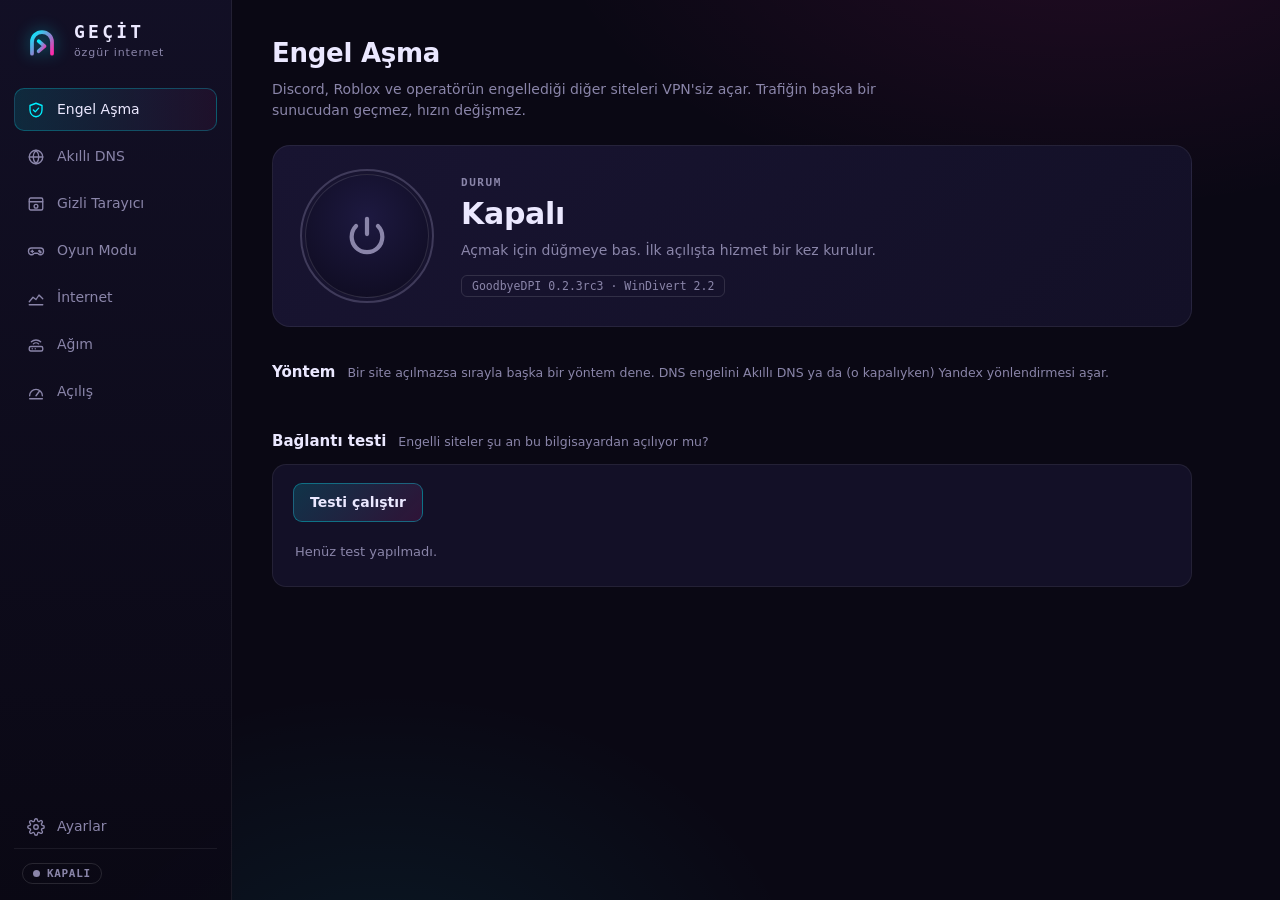
==== commit e15e2d8e: "v0.6.0: Ağım, Açılış ve uygulama içi güncelleme - Ağım: ping taraması + ARP tablosu ile modeme bağlı" ====
--- a/src/Gecit/wwwroot/index.html
+++ b/src/Gecit/wwwroot/index.html
@@ -45,6 +45,14 @@
         <svg viewBox="0 0 24 24"><path d="M3 17l5-6 4 3 4-6 5 5"/><path d="M3 21h18"/></svg>
         İnternet
       </button>
+      <button class="nav-item" data-page="lan">
+        <svg viewBox="0 0 24 24"><rect x="3" y="14" width="18" height="6" rx="2"/><path d="M7 17h.01M11 17h.01"/><path d="M8.5 10.5a5 5 0 0 1 7 0M5.8 7.8a9 9 0 0 1 12.4 0"/></svg>
+        Ağım
+      </button>
+      <button class="nav-item" data-page="boot">
+        <svg viewBox="0 0 24 24"><path d="M3.5 17a8.5 8.5 0 1 1 17 0"/><path d="M12 17l4.5-6"/><path d="M3.5 21h17"/></svg>
+        Açılış
+      </button>
       <div class="nav-spacer"></div>
       <button class="nav-item" data-page="settings">
         <svg viewBox="0 0 24 24"><circle cx="12" cy="12" r="3"/><path d="M19.4 15a1.7 1.7 0 0 0 .3 1.8l.1.1a2 2 0 1 1-2.8 2.8l-.1-.1a1.7 1.7 0 0 0-1.8-.3 1.7 1.7 0 0 0-1 1.5V21a2 2 0 1 1-4 0v-.1a1.7 1.7 0 0 0-1.1-1.5 1.7 1.7 0 0 0-1.8.3l-.1.1a2 2 0 1 1-2.8-2.8l.1-.1a1.7 1.7 0 0 0 .3-1.8 1.7 1.7 0 0 0-1.5-1H3a2 2 0 1 1 0-4h.1a1.7 1.7 0 0 0 1.5-1.1 1.7 1.7 0 0 0-.3-1.8l-.1-.1a2 2 0 1 1 2.8-2.8l.1.1a1.7 1.7 0 0 0 1.8.3H9a1.7 1.7 0 0 0 1-1.5V3a2 2 0 1 1 4 0v.1a1.7 1.7 0 0 0 1 1.5 1.7 1.7 0 0 0 1.8-.3l.1-.1a2 2 0 1 1 2.8 2.8l-.1.1a1.7 1.7 0 0 0-.3 1.8V9a1.7 1.7 0 0 0 1.5 1H21a2 2 0 1 1 0 4h-.1a1.7 1.7 0 0 0-1.5 1z"/></svg>
@@ -59,6 +67,18 @@
   </aside>
 
   <main class="main">
+    <div class="update-bar" id="update-bar" hidden>
+      <svg viewBox="0 0 24 24" aria-hidden="true"><path d="M12 4v11M7 10l5 5 5-5"/><path d="M4 19h16"/></svg>
+      <div class="update-text">
+        <div class="update-title" id="update-title"></div>
+        <div class="muted" id="update-sub"></div>
+        <div class="bar update-progress" id="update-progress-bar" hidden><span id="update-progress"></span></div>
+      </div>
+      <button class="link-btn" id="update-notes">Neler yeni?</button>
+      <button class="link-btn" id="update-later">Sonra</button>
+      <button class="btn" id="update-install">Güncelle</button>
+    </div>
+
     <!-- Engel Aşma -->
     <section class="page active" id="page-dpi">
       <header class="page-head">
@@ -305,9 +325,87 @@
       </div>
     </section>
 
+    <section class="page" id="page-lan">
+      <header class="page-head"><h1>Ağım</h1><p>Modemine bağlı her cihaz: telefonlar, televizyon, oyun konsolu… Tanımadığın bir cihaz bağlanınca haber verir.</p></header>
+
+      <div class="hero lan-hero" id="lan-hero" data-state="idle">
+        <div class="lan-count">
+          <div class="lan-count-num" id="lan-count">–</div>
+          <div class="hero-label">cihaz bağlı</div>
+        </div>
+        <div class="hero-text">
+          <div class="hero-label" id="lan-net-label">Ağ</div>
+          <div class="lan-net" id="lan-net">Henüz taranmadı</div>
+          <div class="hero-detail" id="lan-detail">Tarama birkaç saniye sürer, yönetici izni gerekmez.</div>
+        </div>
+        <button class="btn big" id="lan-scan">Tara</button>
+      </div>
+
+      <div class="card rows lan-watch">
+        <label class="row">
+          <div>
+            <div class="row-title">Yeni cihaz bağlanınca haber ver</div>
+            <div class="row-sub">Geçit açıkken 10 dakikada bir ağa bakar. Daha önce görmediği bir cihaz çıkarsa bildirim gösterir. Oyun sırasında bakmaz.</div>
+          </div>
+          <input type="checkbox" class="switch" id="lan-watch">
+        </label>
+      </div>
+
+      <h2 class="section-title">Şu an bağlı</h2>
+      <div class="card devices" id="lan-online"><div class="empty">Ağındaki cihazları görmek için "Tara"ya bas.</div></div>
+
+      <h2 class="section-title" id="lan-offline-title" hidden>Daha önce görülenler <span>Şu an bağlı değil ya da uykuda.</span></h2>
+      <div class="card devices" id="lan-offline" hidden></div>
+
+      <p class="footnote">Telefonlar gizlilik için her ağda farklı bir "gizli MAC adresi" kullanır, bu yüzden üreticileri görünmez.
+        Uykudaki telefonlar bazen taramada çıkmaz. Ad vermek için cihazın adına tıkla; adlar yalnızca bu bilgisayarda saklanır.</p>
+    </section>
+
+    <section class="page" id="page-boot">
+      <header class="page-head"><h1>Açılış</h1><p>Windows açılırken hangi programların başladığını ve açılışı ne kadar yavaşlattıklarını gösterir. Gereksizleri tek tıkla kapat; hiçbir şey silinmez.</p></header>
+
+      <div class="hero boot-hero" id="boot-hero">
+        <div class="boot-big">
+          <div class="hero-label">Son açılış</div>
+          <div class="boot-time" id="boot-time">–</div>
+          <div class="muted" id="boot-time-sub"></div>
+        </div>
+        <div class="boot-side">
+          <svg class="boot-chart" id="boot-chart" viewBox="0 0 300 80" preserveAspectRatio="none"></svg>
+          <div class="boot-cta" id="boot-cta"></div>
+        </div>
+      </div>
+      <div class="hero-meta boot-facts" id="boot-facts"></div>
+
+      <h2 class="section-title">Açılışta başlayan programlar
+        <span>Etki: açılıştan sonraki ilk dakikada kullandığı işlemci ve disk, Görev Yöneticisi'nin ölçütüyle.</span>
+        <button class="btn small" id="boot-refresh">Yenile</button>
+      </h2>
+      <div class="card apps" id="boot-items"><div class="empty">Yükleniyor…</div></div>
+
+      <p class="footnote">Kapattığın programlar silinmez, sadece Windows açılınca kendiliğinden başlamaz; istediğin zaman geri açabilirsin.
+        Bu, Görev Yöneticisi → Başlangıç sekmesiyle aynı ayardır. Görev Zamanlayıcı'yla ya da hizmet olarak başlayan programlar burada görünmez.</p>
+    </section>
+
     <!-- Ayarlar -->
     <section class="page" id="page-settings">
       <header class="page-head"><h1>Ayarlar</h1></header>
+      <div class="card rows">
+        <div class="row">
+          <div>
+            <div class="row-title">Sürüm <span class="version-inline" id="update-current"></span></div>
+            <div class="row-sub" id="update-status">Güncellemeler GitHub'daki sürüm sayfasından gelir.</div>
+          </div>
+          <button class="btn" id="update-check">Güncellemeleri denetle</button>
+        </div>
+        <label class="row">
+          <div>
+            <div class="row-title">Güncellemeleri kendiliğinden denetle</div>
+            <div class="row-sub">Açılışta ve 12 saatte bir yeni sürüm var mı diye bakar. Kurmadan önce her zaman sorar.</div>
+          </div>
+          <input type="checkbox" class="switch" id="update-auto">
+        </label>
+      </div>
       <div class="card rows">
         <label class="row">
           <div>
--- a/src/Gecit/wwwroot/app.css
+++ b/src/Gecit/wwwroot/app.css
@@ -387,6 +387,91 @@
 .tr-name { min-width: 0; overflow: hidden; text-overflow: ellipsis; white-space: nowrap; }
 .tr-name small { color: var(--muted); font: 11px var(--mono); margin-left: 6px; }
 
+/* ---- Güncelleme ---- */
+.update-bar {
+  max-width: 920px; margin: -14px 0 22px;
+  display: flex; align-items: center; gap: 16px;
+  padding: 12px 16px; border-radius: 14px;
+  background: linear-gradient(90deg, rgba(61, 255, 162, .10), rgba(0, 240, 255, .06));
+  border: 1px solid rgba(61, 255, 162, .35);
+  animation: fade .25s ease;
+}
+.update-bar > svg { width: 22px; height: 22px; flex: none; fill: none; stroke: var(--green); stroke-width: 2; stroke-linecap: round; stroke-linejoin: round; }
+.update-text { flex: 1; min-width: 0; }
+.update-title { font-weight: 600; }
+.update-progress { margin-top: 8px; }
+.update-progress span { background: linear-gradient(90deg, var(--green), var(--cyan)); }
+.version-inline { font: 12px var(--mono); color: var(--muted); margin-left: 6px; font-weight: 400; }
+
+/* ---- Ağım ---- */
+.lan-hero { justify-content: space-between; }
+.lan-count { flex: none; width: 124px; text-align: center; }
+.lan-count-num { font: 700 56px/1 var(--mono); color: var(--cyan); text-shadow: 0 0 22px rgba(0, 240, 255, .45); }
+.lan-hero[data-state="scanning"] .lan-count-num { color: var(--amber); text-shadow: none; animation: blink 1s infinite; }
+.lan-hero .hero-text { flex: 1; min-width: 0; }
+.lan-net { font-size: 22px; font-weight: 700; margin: 2px 0 4px; }
+.lan-watch { margin-top: 14px; }
+.devices { padding: 6px 8px; }
+.dev-row { display: grid; grid-template-columns: 40px 1fr 150px 64px; gap: 14px; align-items: center; padding: 10px 12px; border-radius: 10px; }
+.dev-row:hover { background: rgba(255, 255, 255, .03); }
+.dev-row.offline { opacity: .6; grid-template-columns: 40px 1fr 150px 64px; }
+.dev-icon { width: 40px; height: 40px; border-radius: 11px; display: grid; place-items: center; background: rgba(0, 240, 255, .07); border: 1px solid rgba(0, 240, 255, .18); }
+.dev-icon svg { width: 21px; height: 21px; fill: none; stroke: var(--cyan); stroke-width: 1.8; stroke-linecap: round; stroke-linejoin: round; }
+.dev-row[data-kind="router"] .dev-icon { background: rgba(255, 42, 170, .08); border-color: rgba(255, 42, 170, .25); }
+.dev-row[data-kind="router"] .dev-icon svg { stroke: var(--magenta); }
+.dev-row.new .dev-icon { background: rgba(255, 181, 71, .1); border-color: rgba(255, 181, 71, .4); }
+.dev-row.new .dev-icon svg { stroke: var(--amber); }
+.dev-main { min-width: 0; }
+.dev-name { display: flex; align-items: center; gap: 8px; flex-wrap: wrap; font-weight: 600; }
+.dev-name .n { cursor: text; border-bottom: 1px dashed transparent; }
+.dev-name .n:hover { border-bottom-color: var(--line-2); }
+.dev-name input { height: 26px; width: 220px; padding: 0 8px; border-radius: 7px; border: 1px solid rgba(0, 240, 255, .5); background: #0c0a1a; color: var(--text); font: 600 13px var(--sans); outline: none; }
+.dev-sub { font-size: 12px; color: var(--muted); overflow: hidden; text-overflow: ellipsis; white-space: nowrap; }
+.dev-addr { font: 12.5px var(--mono); text-align: right; }
+.dev-addr small { display: block; font-size: 10.5px; color: var(--muted); }
+.dev-ping { font: 12.5px var(--mono); color: var(--muted); text-align: right; }
+.badge { font: 600 9.5px var(--mono); letter-spacing: .06em; text-transform: uppercase; padding: 1px 7px; border-radius: 5px; border: 1px solid var(--line-2); color: var(--muted); }
+.badge.new { color: var(--amber); border-color: rgba(255, 181, 71, .45); }
+.badge.me { color: var(--cyan); border-color: rgba(0, 240, 255, .35); }
+.badge.gw { color: #ff8fd0; border-color: rgba(255, 42, 170, .35); }
+.badge.good { color: var(--green); border-color: rgba(61, 255, 162, .35); }
+.forget { background: none; border: 0; color: var(--muted); cursor: pointer; font-size: 12px; text-decoration: underline; text-underline-offset: 3px; }
+.forget:hover { color: var(--text); }
+
+/* ---- Açılış ---- */
+.boot-hero { align-items: stretch; }
+.boot-big { flex: none; min-width: 200px; }
+.boot-time { font: 700 52px/1.05 var(--mono); color: var(--cyan); text-shadow: 0 0 20px rgba(0, 240, 255, .4); margin: 6px 0 4px; }
+.boot-time small { font-size: 18px; color: var(--muted); text-shadow: none; font-weight: 400; }
+.boot-time.slow { color: var(--amber); text-shadow: 0 0 20px rgba(255, 181, 71, .3); }
+.boot-time.none { color: var(--muted); text-shadow: none; }
+.boot-side { flex: 1; display: flex; flex-direction: column; justify-content: space-between; gap: 12px; min-width: 0; }
+.boot-chart { width: 100%; height: 80px; display: block; }
+.boot-chart rect { fill: rgba(0, 240, 255, .35); }
+.boot-chart rect.last { fill: var(--cyan); filter: drop-shadow(0 0 6px rgba(0, 240, 255, .6)); }
+.boot-chart rect.capped { fill: rgba(255, 181, 71, .5); }
+.boot-chart text { fill: #6f6a90; font: 9px var(--mono); }
+.boot-cta { display: flex; align-items: center; gap: 12px; justify-content: flex-end; flex-wrap: wrap; font-size: 12.5px; color: var(--muted); }
+.boot-cta .ok { color: var(--green); }
+.boot-facts { margin-top: 12px; }
+.delta-good { color: var(--green); }
+.delta-bad { color: var(--amber); }
+.boot-row { display: grid; grid-template-columns: 32px 1fr 130px 42px; gap: 14px; align-items: center; padding: 10px 12px; border-radius: 10px; }
+.boot-row:hover { background: rgba(255, 255, 255, .03); }
+.boot-row.off .boot-icon, .boot-row.off .app-name .n { opacity: .45; }
+.boot-icon { width: 32px; height: 32px; border-radius: 8px; object-fit: contain; }
+div.boot-icon { background: rgba(255, 255, 255, .05); border: 1px solid var(--line); }
+.boot-row .app-name { white-space: normal; }
+.boot-row .app-name .n { margin-right: 8px; }
+.boot-row .app-name small { white-space: nowrap; overflow: hidden; text-overflow: ellipsis; }
+.boot-hint { font-size: 12px; color: #a9a4c7; margin-top: 3px; font-weight: 400; }
+.impact { font: 600 12.5px var(--mono); text-align: right; }
+.impact small { display: block; font-size: 10.5px; color: var(--muted); font-weight: 400; }
+.impact.high { color: var(--red); }
+.impact.medium { color: var(--amber); }
+.impact.low { color: var(--green); }
+.impact.none, .impact.unknown { color: var(--muted); font-weight: 400; }
+
 /* ---- Coming soon ---- */
 .soon-card { margin-top: 24px; position: relative; }
 .soon-badge { display: inline-block; font: 600 11px var(--mono); letter-spacing: .1em; text-transform: uppercase; color: var(--magenta); border: 1px solid rgba(255, 42, 170, .4); border-radius: 6px; padding: 2px 10px; }
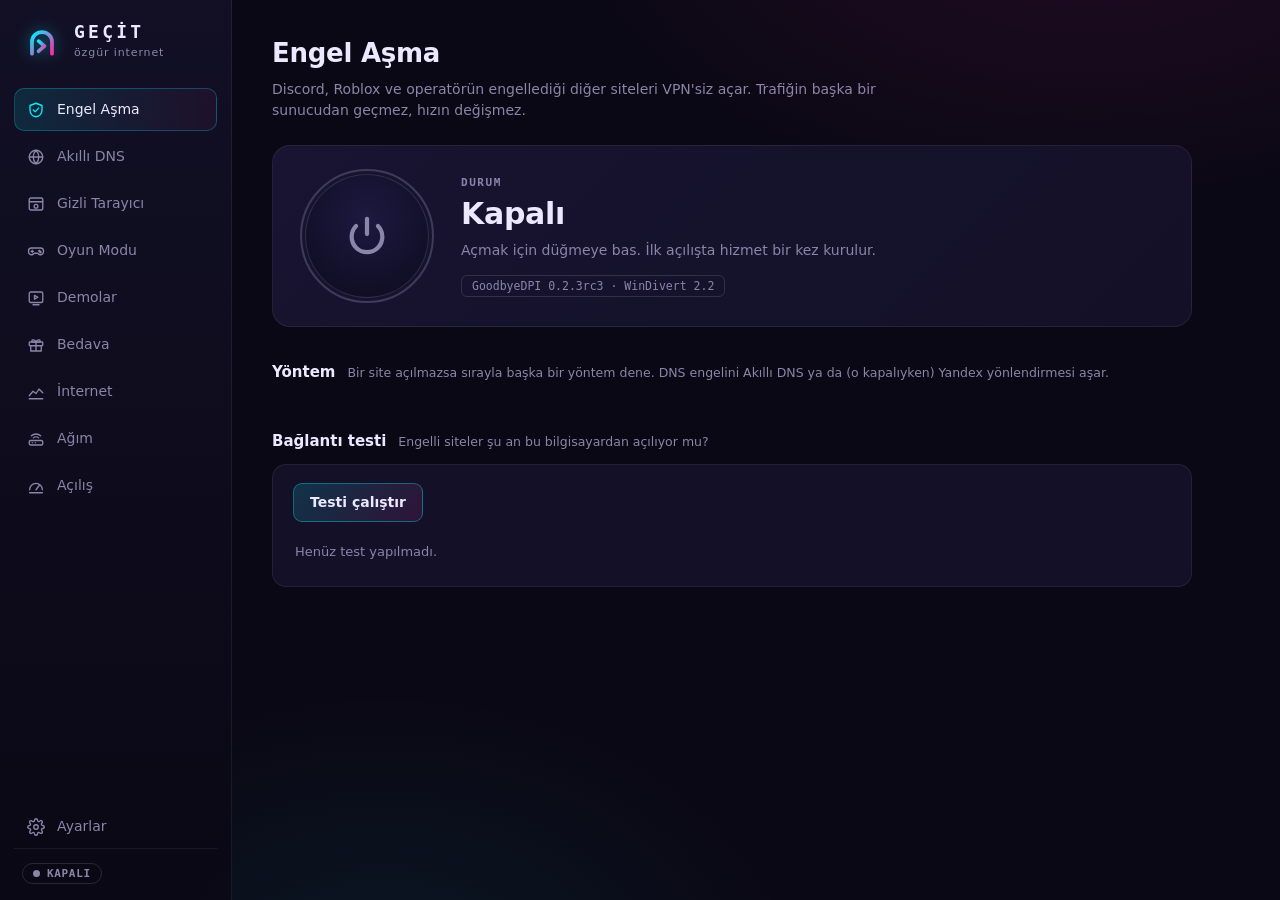
==== commit de413942: "v0.7.0: Demolar ve Bedava oyunlar - Demolar: Steam'in yeni çıkan, yakında açılacak (tarih/saatiyle) " ====
--- a/src/Gecit/wwwroot/index.html
+++ b/src/Gecit/wwwroot/index.html
@@ -41,6 +41,14 @@
         <svg viewBox="0 0 24 24"><path d="M6 8h12a4 4 0 0 1 4 4v1a4 4 0 0 1-7 2.6L14 15h-4l-1 .6A4 4 0 0 1 2 13v-1a4 4 0 0 1 4-4z"/><path d="M7 11v3M5.5 12.5h3"/><circle cx="16.5" cy="12" r=".8"/><circle cx="18" cy="13.6" r=".8"/></svg>
         Oyun Modu
       </button>
+      <button class="nav-item" data-page="demos">
+        <svg viewBox="0 0 24 24"><rect x="3" y="4" width="18" height="14" rx="2"/><path d="M10 8.5v5l4.5-2.5z"/><path d="M8 21h8"/></svg>
+        Demolar
+      </button>
+      <button class="nav-item" data-page="free">
+        <svg viewBox="0 0 24 24"><rect x="3" y="8" width="18" height="5" rx="1"/><path d="M5 13v7h14v-7M12 8v12"/><path d="M12 8c-1.5-3-5-4-5.5-1.5S10 8 12 8zM12 8c1.5-3 5-4 5.5-1.5S14 8 12 8z"/></svg>
+        Bedava
+      </button>
       <button class="nav-item" data-page="net">
         <svg viewBox="0 0 24 24"><path d="M3 17l5-6 4 3 4-6 5 5"/><path d="M3 21h18"/></svg>
         İnternet
@@ -271,6 +279,62 @@
       <p class="footnote">Oyun modu FPS'i sihirle artırmaz: arka plandaki programların kullandığı RAM'i ve işlemciyi oyuna bırakır.
         8 GB RAM'de bu, takılmaları ve ani FPS düşüşlerini azaltır. Oyunun kendisine hiçbir şey enjekte edilmez; hile korumalarıyla sorun çıkmaz.</p>
     </section>
+    <section class="page" id="page-demos">
+      <header class="page-head"><h1>Steam Demoları</h1><p>Steam'e yeni gelen ve yakında açılacak ücretsiz demolar. Merak ettiğini takip et, demo oynanabilir olunca Geçit haber versin.</p></header>
+
+      <div class="demo-bar">
+        <div class="seg" id="demo-tabs">
+          <button data-list="new" class="on">Yeni çıkanlar</button>
+          <button data-list="soon">Yakında</button>
+          <button data-list="popular">Popüler</button>
+          <button data-list="watch">Takip ettiklerim<span class="seg-count" id="demo-watch-count"></span></button>
+        </div>
+        <input id="demo-search" class="demo-search" type="search" placeholder="Oyun ya da tür ara" spellcheck="false">
+        <button class="btn small" id="demo-refresh" title="Steam'den yeniden çek">Yenile</button>
+      </div>
+      <div class="demo-row2">
+        <div class="seg" id="demo-players" title="Steam'in kendi oyuncu bilgisine göre süzer; seçimin hatırlanır">
+          <button data-players="all" class="on">Hepsi</button>
+          <button data-players="coop">Co-op</button>
+          <button data-players="online">Online co-op</button>
+          <button data-players="multi">Çok oyunculu</button>
+        </div>
+        <div class="chips demo-filters" id="demo-filters"></div>
+      </div>
+
+      <div class="demo-grid" id="demo-grid"><div class="empty">Yükleniyor…</div></div>
+      <div class="demo-more" id="demo-more-row" hidden>
+        <span class="muted" id="demo-count"></span>
+        <button class="btn" id="demo-more">Daha fazla göster</button>
+      </div>
+
+      <p class="footnote">Liste Steam'in Türkiye mağazasından gelir; Steam'in kendi sıralaması ve tarihleridir. Geçit açıkken takip ettiğin demolara
+        2 saatte bir bakar, açıldıkları an bildirim gösterir. Türkçe ve Steam Deck bilgisi oyunun mağaza sayfasındaki bilgidir.</p>
+    </section>
+
+    <section class="page" id="page-free">
+      <header class="page-head"><h1>Bedava Oyunlar</h1><p>Epic ve Steam'in şu an ücretsiz verdiği oyunlar. Süre bitmeden alırsan oyun hesabında sonsuza dek kalır.</p></header>
+
+      <div class="card rows free-notify">
+        <label class="row">
+          <div>
+            <div class="row-title">Yeni bedava oyun çıkınca haber ver</div>
+            <div class="row-sub">Geçit açıkken 3 saatte bir bakar; Epic'in haftalık oyunu değişirken de hemen kontrol eder. Ücretsiz DLC'ler için bildirim gelmez.</div>
+          </div>
+          <input type="checkbox" class="switch" id="free-notify">
+        </label>
+      </div>
+
+      <h2 class="section-title">Şu an bedava <span id="free-sub"></span><button class="btn small" id="free-refresh">Yenile</button></h2>
+      <div class="demo-grid" id="free-now"><div class="empty">Yükleniyor…</div></div>
+
+      <h2 class="section-title" id="free-next-title" hidden>Yakında bedava <span>Epic bir sonraki oyunu önceden duyurur.</span></h2>
+      <div class="demo-grid" id="free-next" hidden></div>
+
+      <p class="footnote">Oyunu almak için mağaza sayfasında kendi hesabınla giriş yapıp "Al" demen gerekir; Geçit senin yerine alamaz.
+        Her zaman ücretsiz olan (free-to-play) oyunlar ve Steam'in "hafta sonu bedava oyna" etkinlikleri burada yok, çünkü bunlar kalıcı olarak senin olmuyor.</p>
+    </section>
+
     <section class="page" id="page-net">
       <header class="page-head"><h1>İnternet</h1><p>Bağlantının gerçek durumu: gecikme, dalgalanma, hız ve interneti hangi uygulamanın kullandığı.</p></header>
 
--- a/src/Gecit/wwwroot/app.css
+++ b/src/Gecit/wwwroot/app.css
@@ -472,6 +472,54 @@
 .impact.low { color: var(--green); }
 .impact.none, .impact.unknown { color: var(--muted); font-weight: 400; }
 
+/* ---- Demolar ---- */
+.demo-bar { margin-top: 24px; display: flex; align-items: center; gap: 10px; flex-wrap: wrap; }
+.demo-bar .seg button { padding: 7px 14px; }
+.demo-bar .btn.small { margin-left: 0; }
+.seg-count { margin-left: 6px; font: 600 10.5px var(--mono); color: var(--magenta); }
+.seg-count:empty { display: none; }
+.demo-search { flex: 1; min-width: 180px; height: 34px; padding: 0 12px; border-radius: 9px; border: 1px solid var(--line-2); background: #0c0a1a; color: var(--text); font: 13px var(--sans); outline: none; }
+.demo-search:focus { border-color: rgba(0, 240, 255, .5); }
+.demo-row2 { display: flex; align-items: flex-start; gap: 10px; margin-top: 12px; }
+.demo-row2 .seg { flex: none; }
+.demo-row2 .seg button { padding: 5px 12px; }
+#demo-players button.on { color: var(--text); background: rgba(255, 42, 170, .16); }
+.demo-filters { justify-content: flex-start; }
+.badge.coop { color: #ff8fd0; border-color: rgba(255, 42, 170, .35); }
+.demo-grid { display: grid; grid-template-columns: repeat(auto-fill, minmax(230px, 1fr)); gap: 12px; margin-top: 8px; }
+.demo-grid > .empty { grid-column: 1 / -1; padding: 24px 2px; }
+.demo-group { grid-column: 1 / -1; margin: 18px 0 -2px; font: 600 11px var(--mono); letter-spacing: .14em; text-transform: uppercase; color: var(--muted); }
+.demo-card { display: flex; flex-direction: column; min-width: 0; border-radius: 12px; overflow: hidden; background: var(--panel); border: 1px solid var(--line); transition: border-color .15s, transform .15s; }
+.demo-card:hover { border-color: var(--line-2); transform: translateY(-2px); }
+.demo-card.released { border-color: rgba(61, 255, 162, .35); }
+.demo-img { position: relative; display: block; width: 100%; aspect-ratio: 460 / 215; padding: 0; border: 0; cursor: pointer; background: linear-gradient(135deg, #1d1940, #0d0a1d); }
+.demo-img img { position: absolute; left: 0; top: 0; width: 100%; height: 100%; object-fit: cover; }
+.demo-when { position: absolute; left: 8px; bottom: 8px; padding: 2px 8px; border-radius: 6px; font: 600 11px var(--mono); background: rgba(10, 8, 20, .85); color: var(--text); border: 1px solid var(--line-2); }
+.demo-card.upcoming .demo-when { color: var(--amber); border-color: rgba(255, 181, 71, .45); }
+.demo-card.released .demo-when { color: var(--green); border-color: rgba(61, 255, 162, .45); }
+.demo-body { flex: 1; display: flex; flex-direction: column; gap: 4px; padding: 10px 12px 12px; min-width: 0; }
+.demo-name { font-weight: 600; white-space: nowrap; overflow: hidden; text-overflow: ellipsis; }
+.demo-desc { font-size: 12px; color: var(--muted); line-height: 1.4; height: calc(2 * 1.4em); overflow: hidden; display: -webkit-box; -webkit-line-clamp: 2; -webkit-box-orient: vertical; }
+.demo-tags { font: 11px var(--mono); color: #6f6a90; white-space: nowrap; overflow: hidden; text-overflow: ellipsis; }
+.demo-foot { display: flex; align-items: center; gap: 6px; margin-top: auto; padding-top: 8px; }
+.demo-badges { flex: 1; display: flex; gap: 5px; flex-wrap: wrap; min-width: 0; }
+.demo-badges .badge { white-space: nowrap; max-width: 100%; overflow: hidden; text-overflow: ellipsis; }
+.demo-foot .btn.small { margin-left: 0; flex: none; }
+.demo-star { flex: none; width: 30px; height: 28px; border-radius: 8px; border: 1px solid var(--line-2); background: none; color: var(--muted); cursor: pointer; font-size: 15px; line-height: 1; }
+.demo-star:hover { color: var(--amber); border-color: rgba(255, 181, 71, .45); }
+.demo-star.on { color: var(--amber); border-color: rgba(255, 181, 71, .45); background: rgba(255, 181, 71, .1); }
+.demo-more { display: flex; align-items: center; justify-content: space-between; gap: 16px; margin-top: 16px; }
+
+/* ---- Bedava ---- */
+.free-notify { margin-top: 24px; }
+#page-free .section-title .btn.small { margin-left: auto; }
+.free-store { position: absolute; right: 8px; top: 8px; padding: 1px 8px; border-radius: 6px; font: 700 10.5px var(--mono); letter-spacing: .08em; text-transform: uppercase; background: rgba(10, 8, 20, .85); border: 1px solid var(--line-2); color: var(--text); }
+.free-store[data-store="epic"] { color: #e8e8e8; }
+.free-store[data-store="steam"] { color: #66c0f4; border-color: rgba(102, 192, 244, .45); }
+.demo-card.free { border-color: rgba(61, 255, 162, .3); }
+.demo-card.free .demo-when { color: var(--green); border-color: rgba(61, 255, 162, .45); }
+.badge.price { text-decoration: line-through; }
+
 /* ---- Coming soon ---- */
 .soon-card { margin-top: 24px; position: relative; }
 .soon-badge { display: inline-block; font: 600 11px var(--mono); letter-spacing: .1em; text-transform: uppercase; color: var(--magenta); border: 1px solid rgba(255, 42, 170, .4); border-radius: 6px; padding: 2px 10px; }
